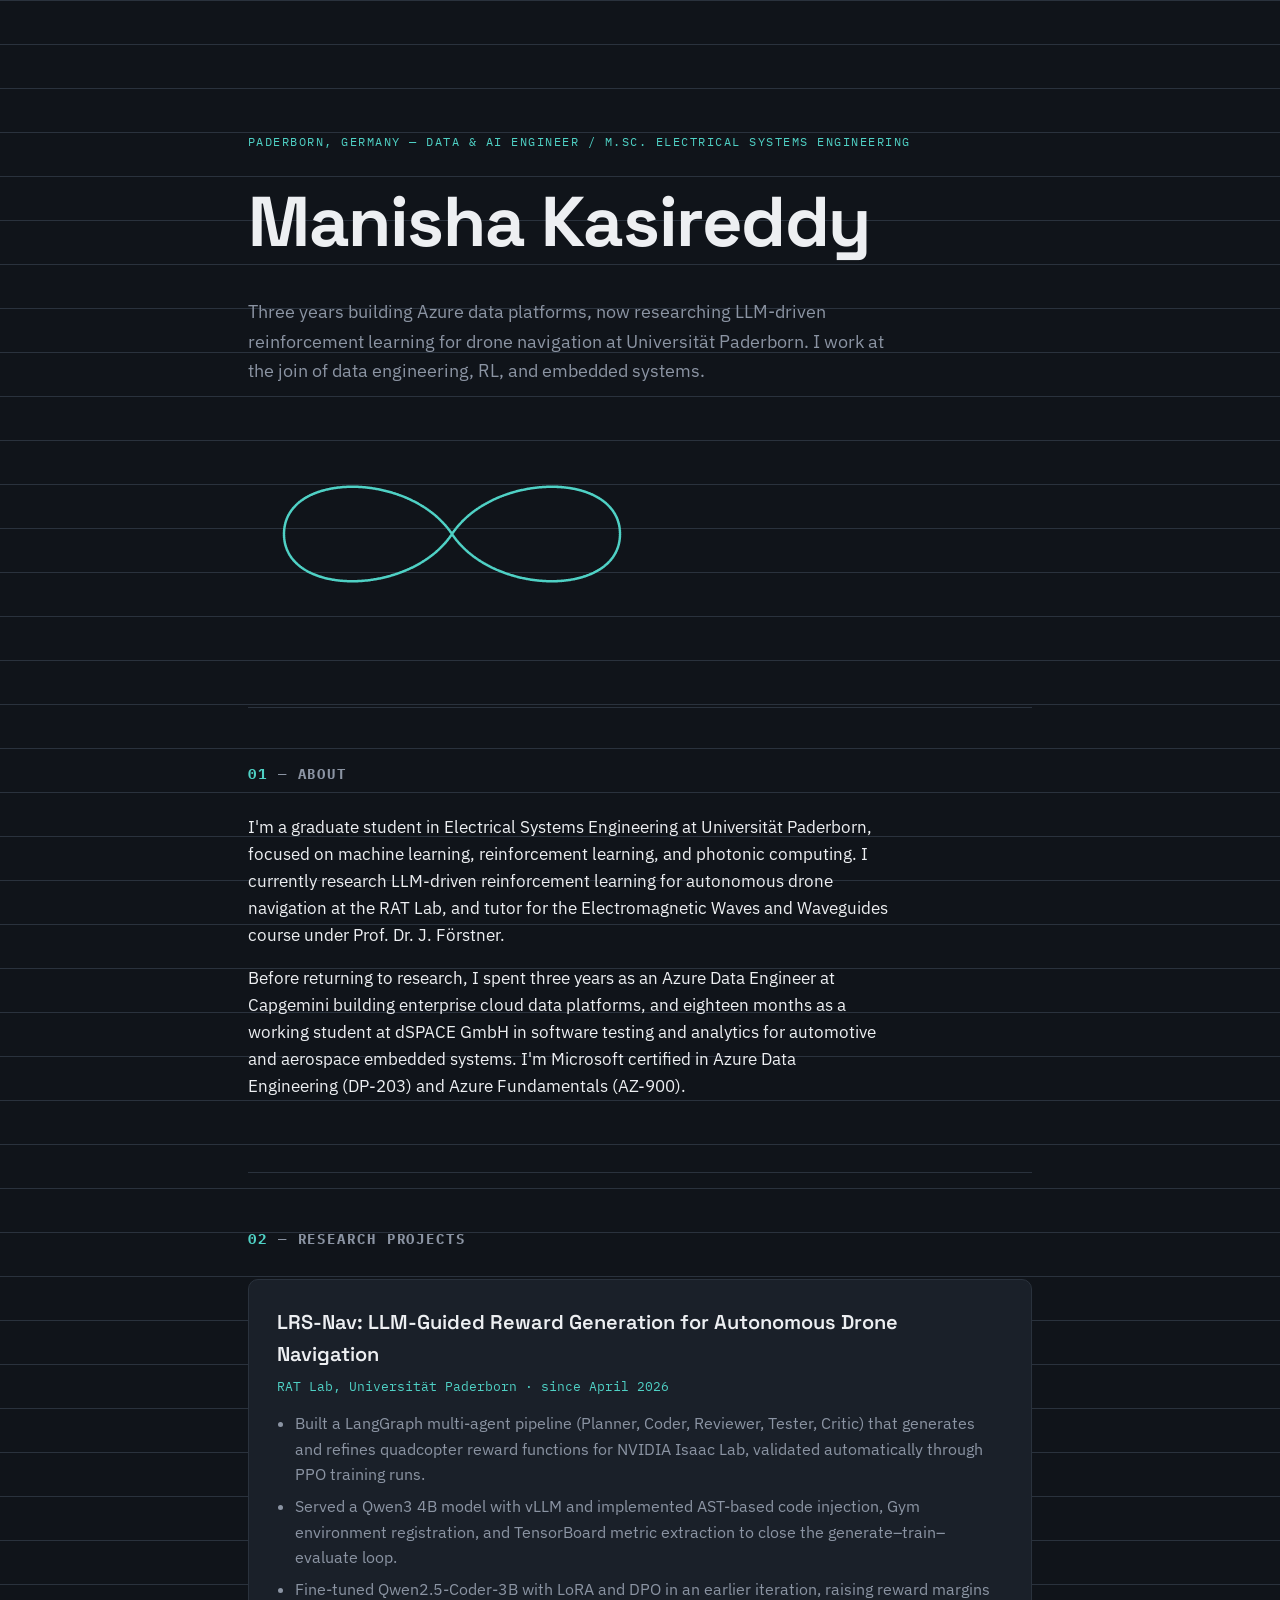
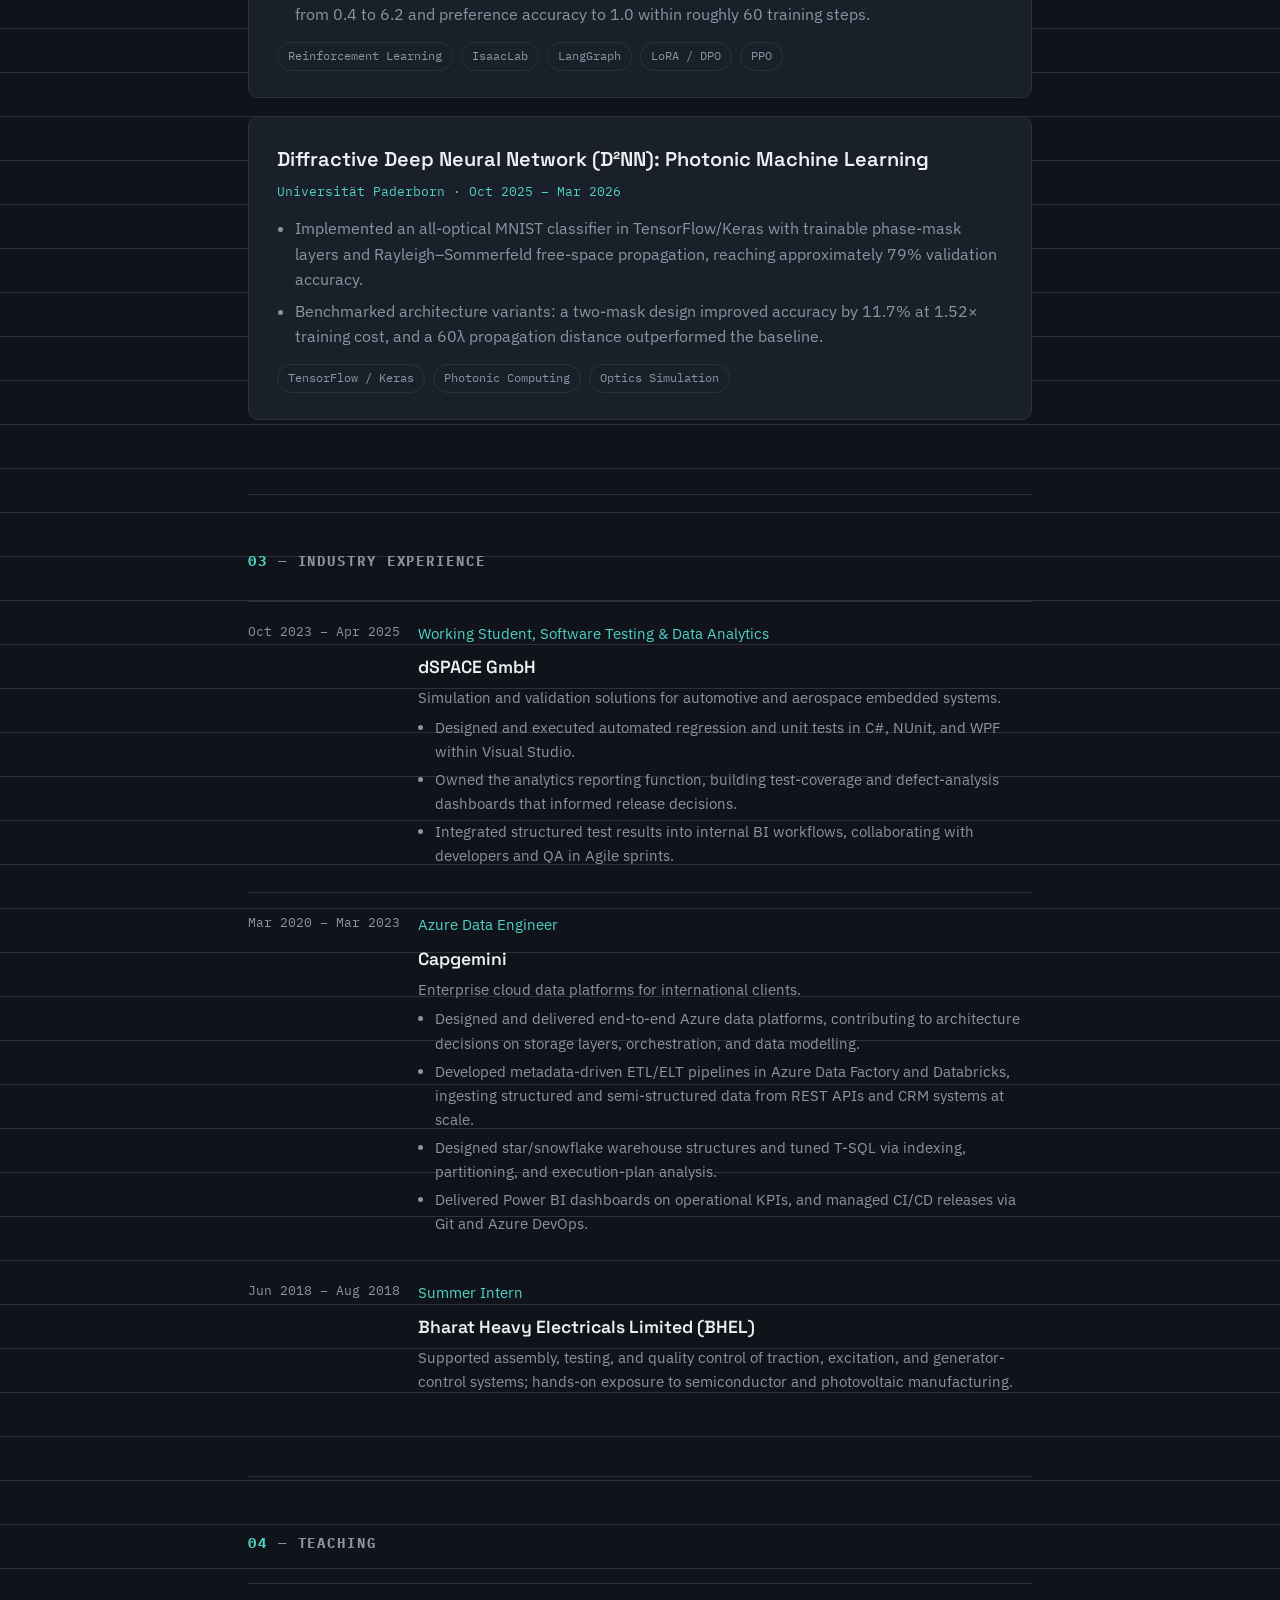
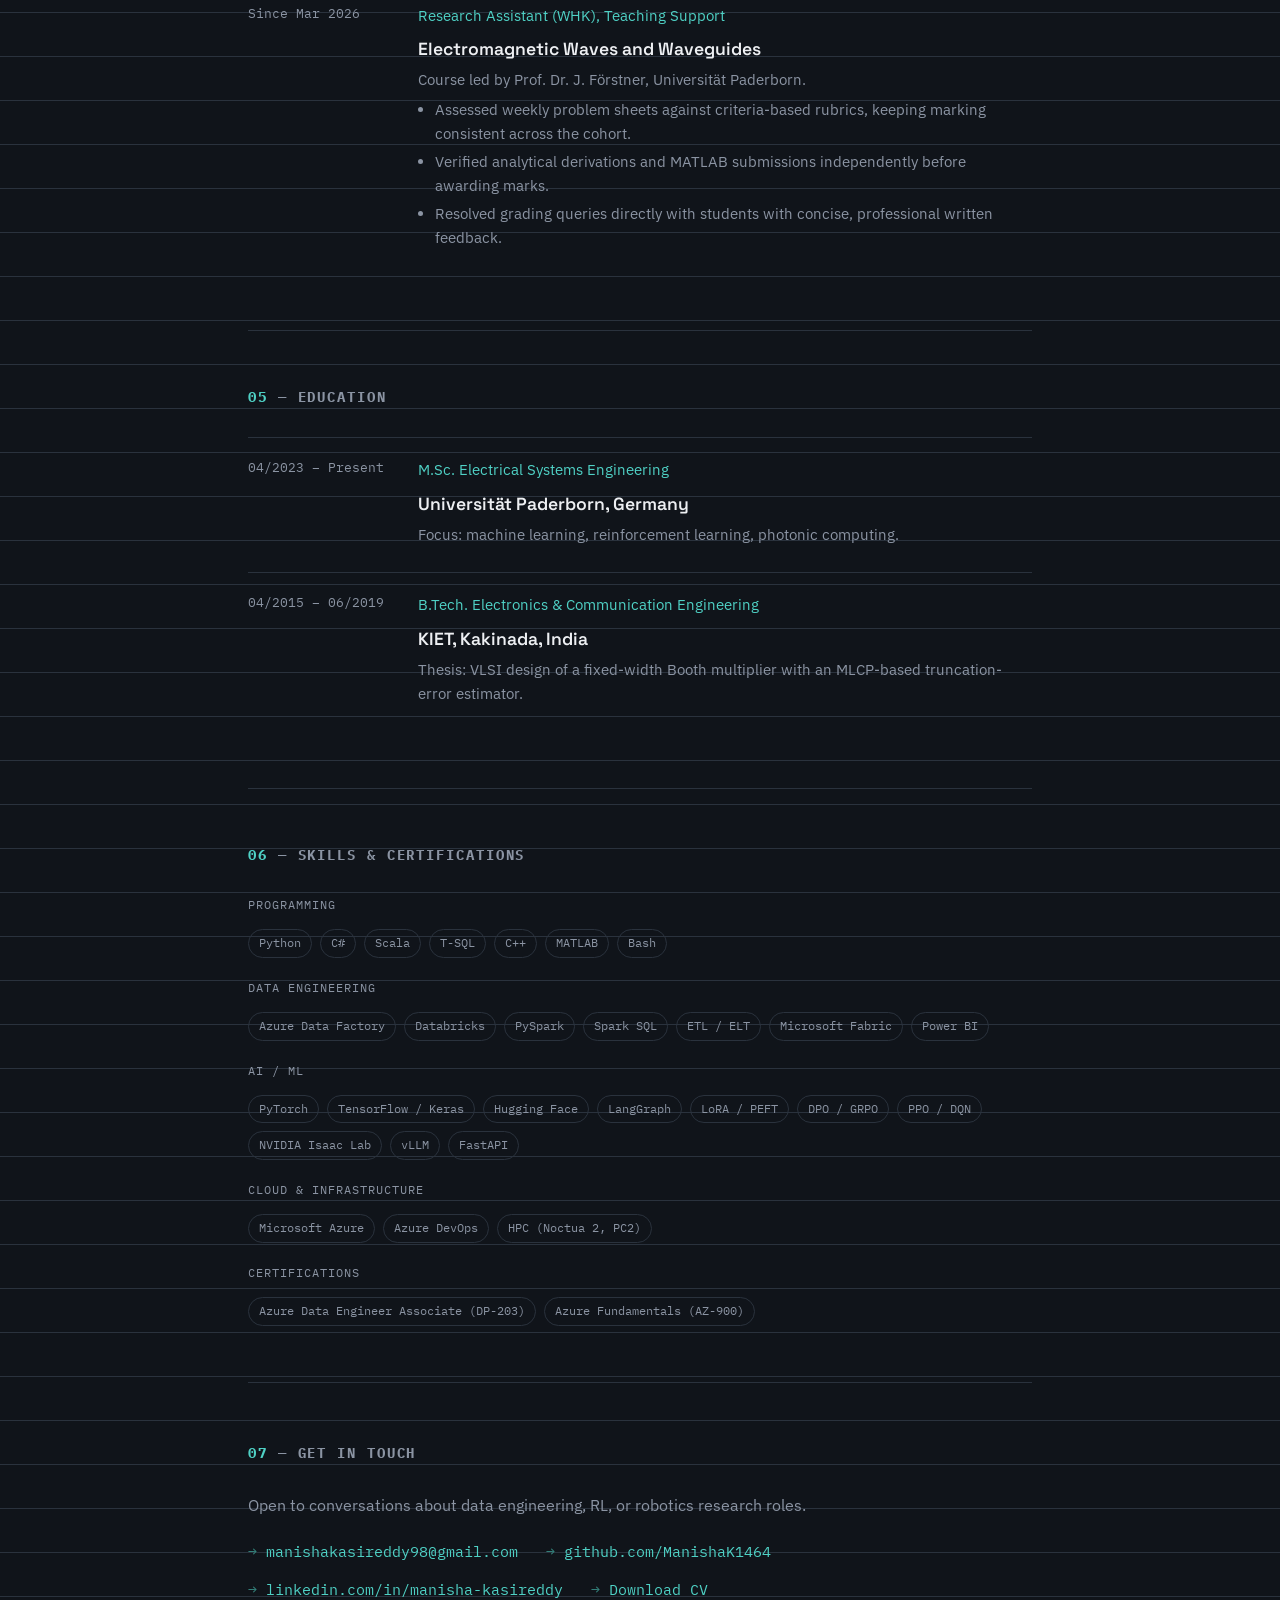
==== index.html @ e816879a "Add portfolio site" ====
<!DOCTYPE html>
<html lang="en">
<head>
<meta charset="UTF-8">
<meta name="viewport" content="width=device-width, initial-scale=1.0">
<title>Manisha Kasireddy — Data &amp; AI Engineer / RL &amp; Robotics Research</title>
<link rel="preconnect" href="https://fonts.googleapis.com">
<link rel="preconnect" href="https://fonts.gstatic.com" crossorigin>
<link href="https://fonts.googleapis.com/css2?family=Space+Grotesk:wght@400;500;600;700&family=IBM+Plex+Sans:wght@400;500;600&family=IBM+Plex+Mono:wght@400;500&display=swap" rel="stylesheet">
<style>
  :root{
    --bg: #10141A;
    --panel: #1A2029;
    --border: #2A323D;
    --text: #EDEFF2;
    --muted: #8B94A3;
    --accent: #4FD1C5;
    --accent-dim: #33807A;
    --warn: #E8A33D;

    --font-display: 'Space Grotesk', sans-serif;
    --font-body: 'IBM Plex Sans', sans-serif;
    --font-mono: 'IBM Plex Mono', monospace;
  }

  *{box-sizing:border-box;}
  html{scroll-behavior:smooth;}

  body{
    margin:0;
    background:
      linear-gradient(var(--border) 1px, transparent 1px) 0 0/100% 44px,
      var(--bg);
    color:var(--text);
    font-family:var(--font-body);
    line-height:1.6;
    -webkit-font-smoothing:antialiased;
  }

  a{color:var(--accent); text-decoration:none;}
  a:hover{text-decoration:underline;}

  :focus-visible{
    outline:2px solid var(--accent);
    outline-offset:3px;
  }

  .wrap{
    max-width:840px;
    margin:0 auto;
    padding:0 28px;
  }

  .eyebrow{
    font-family:var(--font-mono);
    font-size:0.78rem;
    letter-spacing:0.12em;
    text-transform:uppercase;
    color:var(--accent);
  }

  /* ---------- HERO ---------- */
  header.hero{
    padding:120px 0 60px;
    position:relative;
  }

  h1.name{
    font-family:var(--font-display);
    font-weight:700;
    font-size:clamp(2.6rem, 7vw, 4.4rem);
    margin:14px 0 18px;
    letter-spacing:-0.02em;
  }

  p.tagline{
    font-size:1.15rem;
    color:var(--muted);
    max-width:58ch;
    margin:0 0 44px;
  }

  .lemniscate{
    width:100%;
    max-width:420px;
    height:auto;
    display:block;
    margin:0 0 8px -6px;
  }

  .lemniscate path{
    fill:none;
    stroke:var(--accent);
    stroke-width:2.4;
    stroke-linecap:round;
    pathLength:1;
    stroke-dasharray:1;
    stroke-dashoffset:1;
    animation:draw 2.2s ease-out forwards 0.2s;
  }

  @keyframes draw{ to{ stroke-dashoffset:0; } }

  @media (prefers-reduced-motion: reduce){
    .lemniscate path{ animation:none; stroke-dashoffset:0; }
    html{ scroll-behavior:auto; }
  }

  /* ---------- SECTIONS ---------- */
  section{
    padding:56px 0;
    border-top:1px solid var(--border);
  }

  .reveal{
    opacity:0;
    transform:translateY(14px);
    transition:opacity 0.6s ease, transform 0.6s ease;
  }
  .reveal.in{
    opacity:1;
    transform:translateY(0);
  }

  h2.section-title{
    font-family:var(--font-mono);
    font-size:0.85rem;
    letter-spacing:0.14em;
    text-transform:uppercase;
    color:var(--muted);
    margin:0 0 28px;
  }

  h2.section-title span{ color:var(--accent); }

  .about p{
    font-size:1.05rem;
    max-width:64ch;
    color:var(--text);
  }

  /* card */
  .card{
    background:var(--panel);
    border:1px solid var(--border);
    border-radius:10px;
    padding:26px 28px;
    margin-bottom:18px;
  }

  .card h3{
    font-family:var(--font-display);
    font-size:1.25rem;
    margin:0 0 6px;
    font-weight:600;
  }

  .card .meta{
    font-family:var(--font-mono);
    font-size:0.82rem;
    color:var(--accent);
    margin-bottom:14px;
    display:block;
  }

  .card p{ margin:0 0 10px; color:var(--muted); }
  .card p:last-child{ margin-bottom:0; }
  .card ul{ margin:0 0 10px; padding-left:1.1em; color:var(--muted);}
  .card li{ margin-bottom:6px; }
  .card li:last-child{ margin-bottom:0; }

  .tag-row{
    display:flex;
    flex-wrap:wrap;
    gap:8px;
    margin-top:14px;
  }

  .tag{
    font-family:var(--font-mono);
    font-size:0.74rem;
    padding:4px 10px;
    border:1px solid var(--border);
    border-radius:100px;
    color:var(--muted);
  }

  /* timeline for industry/teaching/education */
  .timeline-item{
    display:grid;
    grid-template-columns:150px 1fr;
    gap:20px;
    padding:20px 0;
    border-top:1px solid var(--border);
  }
  .timeline-item:first-child{ border-top:none; }

  .timeline-date{
    font-family:var(--font-mono);
    font-size:0.8rem;
    color:var(--muted);
    white-space:nowrap;
  }

  .timeline-item h3{
    font-family:var(--font-display);
    font-size:1.1rem;
    margin:0 0 4px;
    font-weight:600;
  }
  .timeline-item .role{ color:var(--accent); font-size:0.92rem; margin-bottom:8px; display:block;}
  .timeline-item p{ color:var(--muted); margin:0 0 6px; font-size:0.96rem;}
  .timeline-item ul{ margin:6px 0 0; padding-left:1.1em; color:var(--muted); font-size:0.94rem;}
  .timeline-item li{ margin-bottom:4px; }

  @media (max-width:560px){
    .timeline-item{ grid-template-columns:1fr; gap:4px; }
  }

  /* skills groups */
  .skill-group{ margin-bottom:20px; }
  .skill-group:last-child{ margin-bottom:0; }
  .skill-group .label{
    font-family:var(--font-mono);
    font-size:0.78rem;
    color:var(--muted);
    text-transform:uppercase;
    letter-spacing:0.08em;
    margin-bottom:10px;
    display:block;
  }

  /* ---------- CONTACT / FOOTER ---------- */
  footer{
    padding:60px 0 90px;
    border-top:1px solid var(--border);
  }

  .contact-links{
    display:flex;
    flex-wrap:wrap;
    gap:14px 28px;
    margin-top:20px;
    font-family:var(--font-mono);
    font-size:0.95rem;
  }

  .contact-links a::before{
    content:"→ ";
    color:var(--accent-dim);
  }
</style>
</head>
<body>

<div class="wrap">

  <header class="hero">
    <p class="eyebrow">Paderborn, Germany — Data &amp; AI Engineer / M.Sc. Electrical Systems Engineering</p>
    <h1 class="name">Manisha Kasireddy</h1>
    <p class="tagline">
      Three years building Azure data platforms, now researching LLM-driven reinforcement learning for drone navigation at Universität Paderborn. I work at the join of data engineering, RL, and embedded systems.
    </p>

    <svg class="lemniscate" viewBox="0 0 400 200" aria-hidden="true">
      <path d="M200,100 C160,40 40,40 40,100 C40,160 160,160 200,100 C240,40 360,40 360,100 C360,160 240,160 200,100 Z"/>
    </svg>
  </header>

  <section id="about" class="reveal">
    <h2 class="section-title"><span>01</span> — About</h2>
    <div class="about">
      <p>
        I'm a graduate student in Electrical Systems Engineering at Universität Paderborn, focused on machine learning, reinforcement learning, and photonic computing. I currently research LLM-driven reinforcement learning for autonomous drone navigation at the RAT Lab, and tutor for the Electromagnetic Waves and Waveguides course under Prof. Dr. J. Förstner.
      </p>
      <p>
        Before returning to research, I spent three years as an Azure Data Engineer at Capgemini building enterprise cloud data platforms, and eighteen months as a working student at dSPACE GmbH in software testing and analytics for automotive and aerospace embedded systems. I'm Microsoft certified in Azure Data Engineering (DP-203) and Azure Fundamentals (AZ-900).
      </p>
    </div>
  </section>

  <section id="research" class="reveal">
    <h2 class="section-title"><span>02</span> — Research Projects</h2>

    <div class="card">
      <h3>LRS-Nav: LLM-Guided Reward Generation for Autonomous Drone Navigation</h3>
      <span class="meta">RAT Lab, Universität Paderborn · since April 2026</span>
      <ul>
        <li>Built a LangGraph multi-agent pipeline (Planner, Coder, Reviewer, Tester, Critic) that generates and refines quadcopter reward functions for NVIDIA Isaac Lab, validated automatically through PPO training runs.</li>
        <li>Served a Qwen3 4B model with vLLM and implemented AST-based code injection, Gym environment registration, and TensorBoard metric extraction to close the generate–train–evaluate loop.</li>
        <li>Fine-tuned Qwen2.5-Coder-3B with LoRA and DPO in an earlier iteration, raising reward margins from 0.4 to 6.2 and preference accuracy to 1.0 within roughly 60 training steps.</li>
      </ul>
      <div class="tag-row">
        <span class="tag">Reinforcement Learning</span>
        <span class="tag">IsaacLab</span>
        <span class="tag">LangGraph</span>
        <span class="tag">LoRA / DPO</span>
        <span class="tag">PPO</span>
      </div>
    </div>

    <div class="card">
      <h3>Diffractive Deep Neural Network (D²NN): Photonic Machine Learning</h3>
      <span class="meta">Universität Paderborn · Oct 2025 – Mar 2026</span>
      <ul>
        <li>Implemented an all-optical MNIST classifier in TensorFlow/Keras with trainable phase-mask layers and Rayleigh–Sommerfeld free-space propagation, reaching approximately 79% validation accuracy.</li>
        <li>Benchmarked architecture variants: a two-mask design improved accuracy by 11.7% at 1.52× training cost, and a 60λ propagation distance outperformed the baseline.</li>
      </ul>
      <div class="tag-row">
        <span class="tag">TensorFlow / Keras</span>
        <span class="tag">Photonic Computing</span>
        <span class="tag">Optics Simulation</span>
      </div>
    </div>
  </section>

  <section id="experience" class="reveal">
    <h2 class="section-title"><span>03</span> — Industry Experience</h2>

    <div class="timeline-item">
      <div class="timeline-date">Oct 2023 – Apr 2025</div>
      <div>
        <span class="role">Working Student, Software Testing &amp; Data Analytics</span>
        <h3>dSPACE GmbH</h3>
        <p>Simulation and validation solutions for automotive and aerospace embedded systems.</p>
        <ul>
          <li>Designed and executed automated regression and unit tests in C#, NUnit, and WPF within Visual Studio.</li>
          <li>Owned the analytics reporting function, building test-coverage and defect-analysis dashboards that informed release decisions.</li>
          <li>Integrated structured test results into internal BI workflows, collaborating with developers and QA in Agile sprints.</li>
        </ul>
      </div>
    </div>

    <div class="timeline-item">
      <div class="timeline-date">Mar 2020 – Mar 2023</div>
      <div>
        <span class="role">Azure Data Engineer</span>
        <h3>Capgemini</h3>
        <p>Enterprise cloud data platforms for international clients.</p>
        <ul>
          <li>Designed and delivered end-to-end Azure data platforms, contributing to architecture decisions on storage layers, orchestration, and data modelling.</li>
          <li>Developed metadata-driven ETL/ELT pipelines in Azure Data Factory and Databricks, ingesting structured and semi-structured data from REST APIs and CRM systems at scale.</li>
          <li>Designed star/snowflake warehouse structures and tuned T-SQL via indexing, partitioning, and execution-plan analysis.</li>
          <li>Delivered Power BI dashboards on operational KPIs, and managed CI/CD releases via Git and Azure DevOps.</li>
        </ul>
      </div>
    </div>

    <div class="timeline-item">
      <div class="timeline-date">Jun 2018 – Aug 2018</div>
      <div>
        <span class="role">Summer Intern</span>
        <h3>Bharat Heavy Electricals Limited (BHEL)</h3>
        <p>Supported assembly, testing, and quality control of traction, excitation, and generator-control systems; hands-on exposure to semiconductor and photovoltaic manufacturing.</p>
      </div>
    </div>
  </section>

  <section id="teaching" class="reveal">
    <h2 class="section-title"><span>04</span> — Teaching</h2>
    <div class="timeline-item">
      <div class="timeline-date">Since Mar 2026</div>
      <div>
        <span class="role">Research Assistant (WHK), Teaching Support</span>
        <h3>Electromagnetic Waves and Waveguides</h3>
        <p>Course led by Prof. Dr. J. Förstner, Universität Paderborn.</p>
        <ul>
          <li>Assessed weekly problem sheets against criteria-based rubrics, keeping marking consistent across the cohort.</li>
          <li>Verified analytical derivations and MATLAB submissions independently before awarding marks.</li>
          <li>Resolved grading queries directly with students with concise, professional written feedback.</li>
        </ul>
      </div>
    </div>
  </section>

  <section id="education" class="reveal">
    <h2 class="section-title"><span>05</span> — Education</h2>

    <div class="timeline-item">
      <div class="timeline-date">04/2023 – Present</div>
      <div>
        <span class="role">M.Sc. Electrical Systems Engineering</span>
        <h3>Universität Paderborn, Germany</h3>
        <p>Focus: machine learning, reinforcement learning, photonic computing.</p>
      </div>
    </div>

    <div class="timeline-item">
      <div class="timeline-date">04/2015 – 06/2019</div>
      <div>
        <span class="role">B.Tech. Electronics &amp; Communication Engineering</span>
        <h3>KIET, Kakinada, India</h3>
        <p>Thesis: VLSI design of a fixed-width Booth multiplier with an MLCP-based truncation-error estimator.</p>
      </div>
    </div>
  </section>

  <section id="skills" class="reveal">
    <h2 class="section-title"><span>06</span> — Skills &amp; Certifications</h2>

    <div class="skill-group">
      <span class="label">Programming</span>
      <div class="tag-row">
        <span class="tag">Python</span><span class="tag">C#</span><span class="tag">Scala</span>
        <span class="tag">T-SQL</span><span class="tag">C++</span><span class="tag">MATLAB</span><span class="tag">Bash</span>
      </div>
    </div>

    <div class="skill-group">
      <span class="label">Data Engineering</span>
      <div class="tag-row">
        <span class="tag">Azure Data Factory</span><span class="tag">Databricks</span><span class="tag">PySpark</span>
        <span class="tag">Spark SQL</span><span class="tag">ETL / ELT</span><span class="tag">Microsoft Fabric</span><span class="tag">Power BI</span>
      </div>
    </div>

    <div class="skill-group">
      <span class="label">AI / ML</span>
      <div class="tag-row">
        <span class="tag">PyTorch</span><span class="tag">TensorFlow / Keras</span><span class="tag">Hugging Face</span>
        <span class="tag">LangGraph</span><span class="tag">LoRA / PEFT</span><span class="tag">DPO / GRPO</span>
        <span class="tag">PPO / DQN</span><span class="tag">NVIDIA Isaac Lab</span><span class="tag">vLLM</span><span class="tag">FastAPI</span>
      </div>
    </div>

    <div class="skill-group">
      <span class="label">Cloud &amp; Infrastructure</span>
      <div class="tag-row">
        <span class="tag">Microsoft Azure</span><span class="tag">Azure DevOps</span><span class="tag">HPC (Noctua 2, PC2)</span>
      </div>
    </div>

    <div class="skill-group">
      <span class="label">Certifications</span>
      <div class="tag-row">
        <span class="tag">Azure Data Engineer Associate (DP-203)</span><span class="tag">Azure Fundamentals (AZ-900)</span>
      </div>
    </div>
  </section>

  <footer class="reveal">
    <h2 class="section-title"><span>07</span> — Get in touch</h2>
    <p style="color:var(--muted); max-width:56ch;">
      Open to conversations about data engineering, RL, or robotics research roles.
    </p>
    <div class="contact-links">
      <a href="mailto:manishakasireddy98@gmail.com">manishakasireddy98@gmail.com</a>
      <a href="https://github.com/ManishaK1464">github.com/ManishaK1464</a>
      <a href="https://www.linkedin.com/in/manisha-kasireddy/">linkedin.com/in/manisha-kasireddy</a>
      <a href="Manisha_Kasireddy_Resume.pdf">Download CV</a>
    </div>
  </footer>

</div>

<script>
  const prefersReduced = window.matchMedia('(prefers-reduced-motion: reduce)').matches;
  const reveals = document.querySelectorAll('.reveal');

  if (prefersReduced) {
    reveals.forEach(el => el.classList.add('in'));
  } else {
    const observer = new IntersectionObserver((entries) => {
      entries.forEach(entry => {
        if (entry.isIntersecting) {
          entry.target.classList.add('in');
          observer.unobserve(entry.target);
        }
      });
    }, { threshold: 0.12 });

    reveals.forEach(el => observer.observe(el));
  }
</script>

</body>
</html>
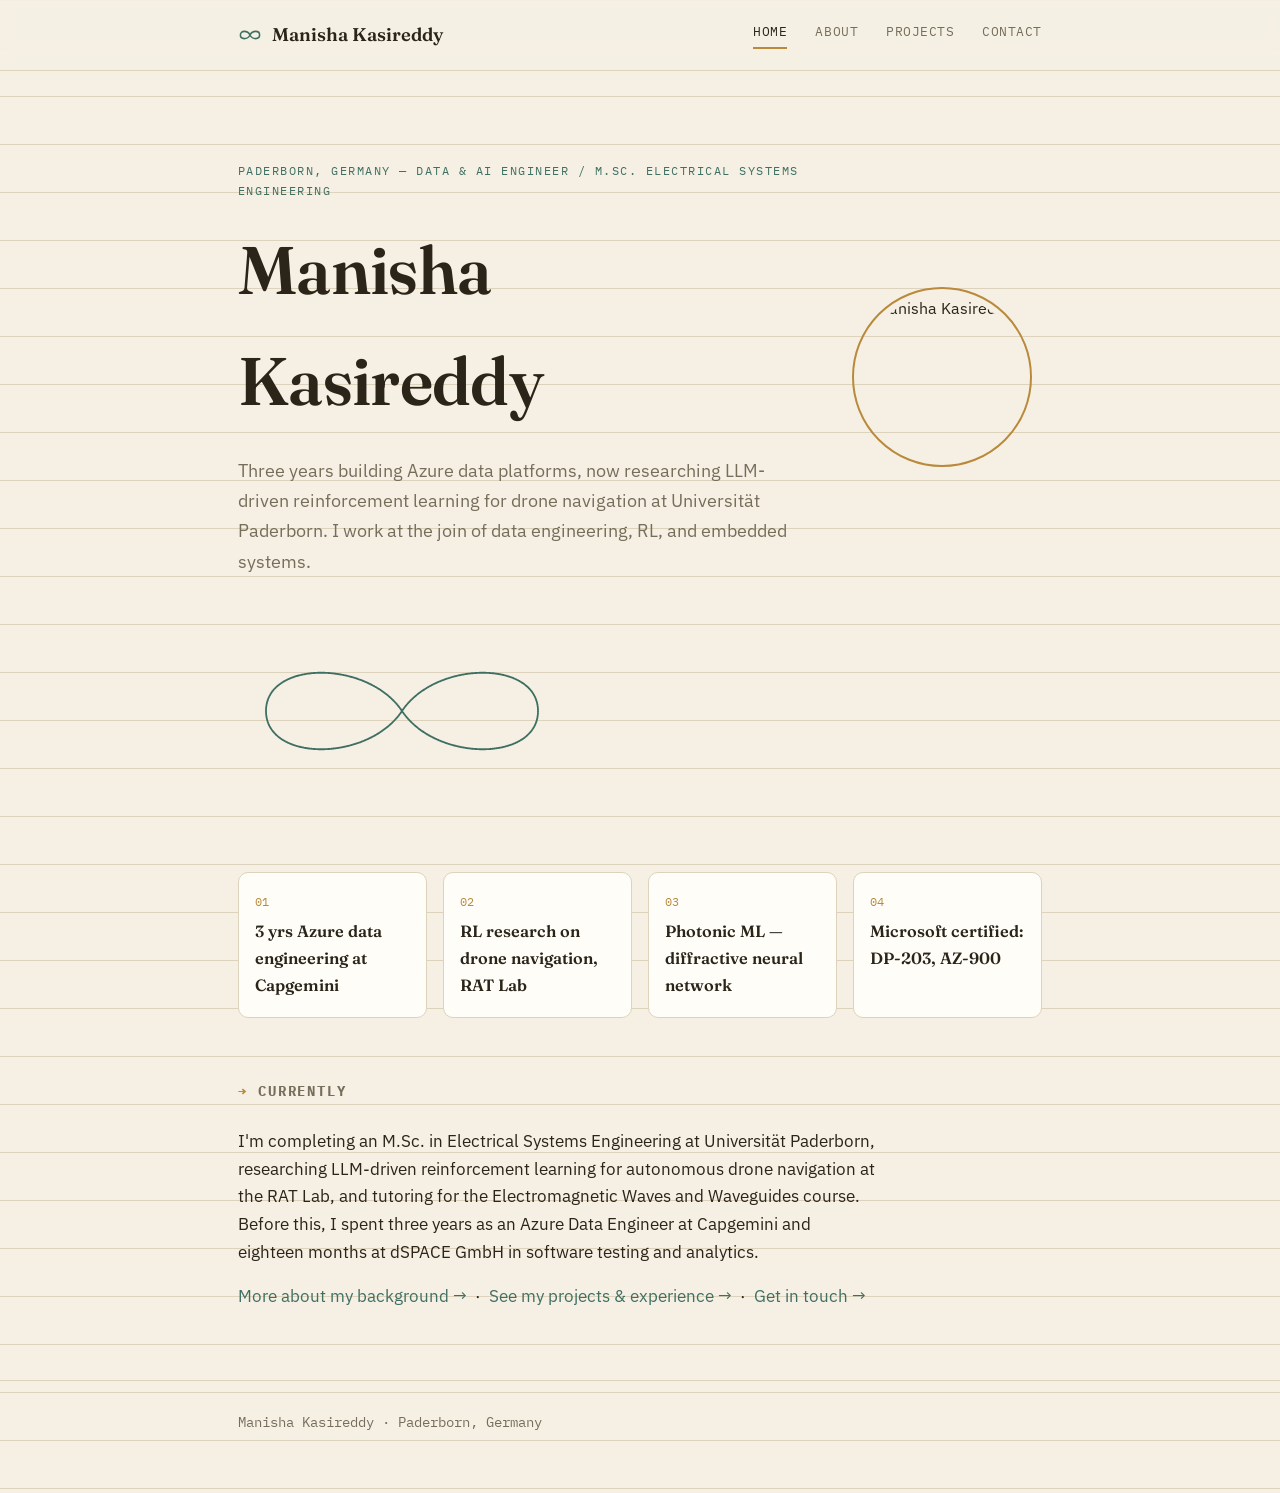
==== commit 75ebb532: "Redesign as multi-page site with warm color theme" ====
--- a/index.html
+++ b/index.html
@@ -6,472 +6,88 @@
 <title>Manisha Kasireddy — Data &amp; AI Engineer / RL &amp; Robotics Research</title>
 <link rel="preconnect" href="https://fonts.googleapis.com">
 <link rel="preconnect" href="https://fonts.gstatic.com" crossorigin>
-<link href="https://fonts.googleapis.com/css2?family=Space+Grotesk:wght@400;500;600;700&family=IBM+Plex+Sans:wght@400;500;600&family=IBM+Plex+Mono:wght@400;500&display=swap" rel="stylesheet">
-<style>
-  :root{
-    --bg: #10141A;
-    --panel: #1A2029;
-    --border: #2A323D;
-    --text: #EDEFF2;
-    --muted: #8B94A3;
-    --accent: #4FD1C5;
-    --accent-dim: #33807A;
-    --warn: #E8A33D;
-
-    --font-display: 'Space Grotesk', sans-serif;
-    --font-body: 'IBM Plex Sans', sans-serif;
-    --font-mono: 'IBM Plex Mono', monospace;
-  }
-
-  *{box-sizing:border-box;}
-  html{scroll-behavior:smooth;}
-
-  body{
-    margin:0;
-    background:
-      linear-gradient(var(--border) 1px, transparent 1px) 0 0/100% 44px,
-      var(--bg);
-    color:var(--text);
-    font-family:var(--font-body);
-    line-height:1.6;
-    -webkit-font-smoothing:antialiased;
-  }
-
-  a{color:var(--accent); text-decoration:none;}
-  a:hover{text-decoration:underline;}
-
-  :focus-visible{
-    outline:2px solid var(--accent);
-    outline-offset:3px;
-  }
-
-  .wrap{
-    max-width:840px;
-    margin:0 auto;
-    padding:0 28px;
-  }
-
-  .eyebrow{
-    font-family:var(--font-mono);
-    font-size:0.78rem;
-    letter-spacing:0.12em;
-    text-transform:uppercase;
-    color:var(--accent);
-  }
-
-  /* ---------- HERO ---------- */
-  header.hero{
-    padding:120px 0 60px;
-    position:relative;
-  }
-
-  h1.name{
-    font-family:var(--font-display);
-    font-weight:700;
-    font-size:clamp(2.6rem, 7vw, 4.4rem);
-    margin:14px 0 18px;
-    letter-spacing:-0.02em;
-  }
-
-  p.tagline{
-    font-size:1.15rem;
-    color:var(--muted);
-    max-width:58ch;
-    margin:0 0 44px;
-  }
-
-  .lemniscate{
-    width:100%;
-    max-width:420px;
-    height:auto;
-    display:block;
-    margin:0 0 8px -6px;
-  }
-
-  .lemniscate path{
-    fill:none;
-    stroke:var(--accent);
-    stroke-width:2.4;
-    stroke-linecap:round;
-    pathLength:1;
-    stroke-dasharray:1;
-    stroke-dashoffset:1;
-    animation:draw 2.2s ease-out forwards 0.2s;
-  }
-
-  @keyframes draw{ to{ stroke-dashoffset:0; } }
-
-  @media (prefers-reduced-motion: reduce){
-    .lemniscate path{ animation:none; stroke-dashoffset:0; }
-    html{ scroll-behavior:auto; }
-  }
-
-  /* ---------- SECTIONS ---------- */
-  section{
-    padding:56px 0;
-    border-top:1px solid var(--border);
-  }
-
-  .reveal{
-    opacity:0;
-    transform:translateY(14px);
-    transition:opacity 0.6s ease, transform 0.6s ease;
-  }
-  .reveal.in{
-    opacity:1;
-    transform:translateY(0);
-  }
-
-  h2.section-title{
-    font-family:var(--font-mono);
-    font-size:0.85rem;
-    letter-spacing:0.14em;
-    text-transform:uppercase;
-    color:var(--muted);
-    margin:0 0 28px;
-  }
-
-  h2.section-title span{ color:var(--accent); }
-
-  .about p{
-    font-size:1.05rem;
-    max-width:64ch;
-    color:var(--text);
-  }
-
-  /* card */
-  .card{
-    background:var(--panel);
-    border:1px solid var(--border);
-    border-radius:10px;
-    padding:26px 28px;
-    margin-bottom:18px;
-  }
-
-  .card h3{
-    font-family:var(--font-display);
-    font-size:1.25rem;
-    margin:0 0 6px;
-    font-weight:600;
-  }
-
-  .card .meta{
-    font-family:var(--font-mono);
-    font-size:0.82rem;
-    color:var(--accent);
-    margin-bottom:14px;
-    display:block;
-  }
-
-  .card p{ margin:0 0 10px; color:var(--muted); }
-  .card p:last-child{ margin-bottom:0; }
-  .card ul{ margin:0 0 10px; padding-left:1.1em; color:var(--muted);}
-  .card li{ margin-bottom:6px; }
-  .card li:last-child{ margin-bottom:0; }
-
-  .tag-row{
-    display:flex;
-    flex-wrap:wrap;
-    gap:8px;
-    margin-top:14px;
-  }
-
-  .tag{
-    font-family:var(--font-mono);
-    font-size:0.74rem;
-    padding:4px 10px;
-    border:1px solid var(--border);
-    border-radius:100px;
-    color:var(--muted);
-  }
-
-  /* timeline for industry/teaching/education */
-  .timeline-item{
-    display:grid;
-    grid-template-columns:150px 1fr;
-    gap:20px;
-    padding:20px 0;
-    border-top:1px solid var(--border);
-  }
-  .timeline-item:first-child{ border-top:none; }
-
-  .timeline-date{
-    font-family:var(--font-mono);
-    font-size:0.8rem;
-    color:var(--muted);
-    white-space:nowrap;
-  }
-
-  .timeline-item h3{
-    font-family:var(--font-display);
-    font-size:1.1rem;
-    margin:0 0 4px;
-    font-weight:600;
-  }
-  .timeline-item .role{ color:var(--accent); font-size:0.92rem; margin-bottom:8px; display:block;}
-  .timeline-item p{ color:var(--muted); margin:0 0 6px; font-size:0.96rem;}
-  .timeline-item ul{ margin:6px 0 0; padding-left:1.1em; color:var(--muted); font-size:0.94rem;}
-  .timeline-item li{ margin-bottom:4px; }
-
-  @media (max-width:560px){
-    .timeline-item{ grid-template-columns:1fr; gap:4px; }
-  }
-
-  /* skills groups */
-  .skill-group{ margin-bottom:20px; }
-  .skill-group:last-child{ margin-bottom:0; }
-  .skill-group .label{
-    font-family:var(--font-mono);
-    font-size:0.78rem;
-    color:var(--muted);
-    text-transform:uppercase;
-    letter-spacing:0.08em;
-    margin-bottom:10px;
-    display:block;
-  }
-
-  /* ---------- CONTACT / FOOTER ---------- */
-  footer{
-    padding:60px 0 90px;
-    border-top:1px solid var(--border);
-  }
-
-  .contact-links{
-    display:flex;
-    flex-wrap:wrap;
-    gap:14px 28px;
-    margin-top:20px;
-    font-family:var(--font-mono);
-    font-size:0.95rem;
-  }
-
-  .contact-links a::before{
-    content:"→ ";
-    color:var(--accent-dim);
-  }
-</style>
+<link href="https://fonts.googleapis.com/css2?family=Fraunces:opsz,wght@9..144,500;9..144,600&family=IBM+Plex+Sans:wght@400;500;600&family=IBM+Plex+Mono:wght@400;500&display=swap" rel="stylesheet">
+<link rel="stylesheet" href="style.css">
 </head>
 <body>
+
+<nav class="site-nav">
+  <div class="wrap">
+    <a class="brand" href="index.html">
+      <svg class="mark" viewBox="0 0 40 20" aria-hidden="true"><path d="M20,10 C16,2 4,2 4,10 C4,18 16,18 20,10 C24,2 36,2 36,10 C36,18 24,18 20,10 Z"/></svg>
+      Manisha Kasireddy
+    </a>
+    <div class="nav-links">
+      <a href="index.html" class="active">Home</a>
+      <a href="about.html">About</a>
+      <a href="projects.html">Projects</a>
+      <a href="contact.html">Contact</a>
+    </div>
+  </div>
+</nav>
 
 <div class="wrap">
 
   <header class="hero">
-    <p class="eyebrow">Paderborn, Germany — Data &amp; AI Engineer / M.Sc. Electrical Systems Engineering</p>
-    <h1 class="name">Manisha Kasireddy</h1>
-    <p class="tagline">
-      Three years building Azure data platforms, now researching LLM-driven reinforcement learning for drone navigation at Universität Paderborn. I work at the join of data engineering, RL, and embedded systems.
-    </p>
+    <div class="hero-grid">
+      <div>
+        <p class="eyebrow">Paderborn, Germany — Data &amp; AI Engineer / M.Sc. Electrical Systems Engineering</p>
+        <h1 class="name">Manisha Kasireddy</h1>
+        <p class="tagline">
+          Three years building Azure data platforms, now researching LLM-driven reinforcement learning for drone navigation at Universität Paderborn. I work at the join of data engineering, RL, and embedded systems.
+        </p>
+      </div>
+      <div class="portrait-wrap">
+        <img id="portrait-img" src="photo.jpg" alt="Manisha Kasireddy">
+      </div>
+    </div>
 
     <svg class="lemniscate" viewBox="0 0 400 200" aria-hidden="true">
       <path d="M200,100 C160,40 40,40 40,100 C40,160 160,160 200,100 C240,40 360,40 360,100 C360,160 240,160 200,100 Z"/>
     </svg>
   </header>
 
-  <section id="about" class="reveal">
-    <h2 class="section-title"><span>01</span> — About</h2>
+  <div class="highlight-strip reveal">
+    <div class="highlight">
+      <span class="num">01</span>
+      <span class="label">3 yrs Azure data engineering at Capgemini</span>
+    </div>
+    <div class="highlight">
+      <span class="num">02</span>
+      <span class="label">RL research on drone navigation, RAT Lab</span>
+    </div>
+    <div class="highlight">
+      <span class="num">03</span>
+      <span class="label">Photonic ML — diffractive neural network</span>
+    </div>
+    <div class="highlight">
+      <span class="num">04</span>
+      <span class="label">Microsoft certified: DP-203, AZ-900</span>
+    </div>
+  </div>
+
+  <section class="reveal">
+    <h2 class="section-title"><span>→</span> Currently</h2>
     <div class="about">
       <p>
-        I'm a graduate student in Electrical Systems Engineering at Universität Paderborn, focused on machine learning, reinforcement learning, and photonic computing. I currently research LLM-driven reinforcement learning for autonomous drone navigation at the RAT Lab, and tutor for the Electromagnetic Waves and Waveguides course under Prof. Dr. J. Förstner.
+        I'm completing an M.Sc. in Electrical Systems Engineering at Universität Paderborn, researching LLM-driven reinforcement learning for autonomous drone navigation at the RAT Lab, and tutoring for the Electromagnetic Waves and Waveguides course. Before this, I spent three years as an Azure Data Engineer at Capgemini and eighteen months at dSPACE GmbH in software testing and analytics.
       </p>
       <p>
-        Before returning to research, I spent three years as an Azure Data Engineer at Capgemini building enterprise cloud data platforms, and eighteen months as a working student at dSPACE GmbH in software testing and analytics for automotive and aerospace embedded systems. I'm Microsoft certified in Azure Data Engineering (DP-203) and Azure Fundamentals (AZ-900).
+        <a href="about.html">More about my background →</a> &nbsp;·&nbsp;
+        <a href="projects.html">See my projects &amp; experience →</a> &nbsp;·&nbsp;
+        <a href="contact.html">Get in touch →</a>
       </p>
     </div>
   </section>
 
-  <section id="research" class="reveal">
-    <h2 class="section-title"><span>02</span> — Research Projects</h2>
-
-    <div class="card">
-      <h3>LRS-Nav: LLM-Guided Reward Generation for Autonomous Drone Navigation</h3>
-      <span class="meta">RAT Lab, Universität Paderborn · since April 2026</span>
-      <ul>
-        <li>Built a LangGraph multi-agent pipeline (Planner, Coder, Reviewer, Tester, Critic) that generates and refines quadcopter reward functions for NVIDIA Isaac Lab, validated automatically through PPO training runs.</li>
-        <li>Served a Qwen3 4B model with vLLM and implemented AST-based code injection, Gym environment registration, and TensorBoard metric extraction to close the generate–train–evaluate loop.</li>
-        <li>Fine-tuned Qwen2.5-Coder-3B with LoRA and DPO in an earlier iteration, raising reward margins from 0.4 to 6.2 and preference accuracy to 1.0 within roughly 60 training steps.</li>
-      </ul>
-      <div class="tag-row">
-        <span class="tag">Reinforcement Learning</span>
-        <span class="tag">IsaacLab</span>
-        <span class="tag">LangGraph</span>
-        <span class="tag">LoRA / DPO</span>
-        <span class="tag">PPO</span>
-      </div>
-    </div>
-
-    <div class="card">
-      <h3>Diffractive Deep Neural Network (D²NN): Photonic Machine Learning</h3>
-      <span class="meta">Universität Paderborn · Oct 2025 – Mar 2026</span>
-      <ul>
-        <li>Implemented an all-optical MNIST classifier in TensorFlow/Keras with trainable phase-mask layers and Rayleigh–Sommerfeld free-space propagation, reaching approximately 79% validation accuracy.</li>
-        <li>Benchmarked architecture variants: a two-mask design improved accuracy by 11.7% at 1.52× training cost, and a 60λ propagation distance outperformed the baseline.</li>
-      </ul>
-      <div class="tag-row">
-        <span class="tag">TensorFlow / Keras</span>
-        <span class="tag">Photonic Computing</span>
-        <span class="tag">Optics Simulation</span>
-      </div>
-    </div>
-  </section>
-
-  <section id="experience" class="reveal">
-    <h2 class="section-title"><span>03</span> — Industry Experience</h2>
-
-    <div class="timeline-item">
-      <div class="timeline-date">Oct 2023 – Apr 2025</div>
-      <div>
-        <span class="role">Working Student, Software Testing &amp; Data Analytics</span>
-        <h3>dSPACE GmbH</h3>
-        <p>Simulation and validation solutions for automotive and aerospace embedded systems.</p>
-        <ul>
-          <li>Designed and executed automated regression and unit tests in C#, NUnit, and WPF within Visual Studio.</li>
-          <li>Owned the analytics reporting function, building test-coverage and defect-analysis dashboards that informed release decisions.</li>
-          <li>Integrated structured test results into internal BI workflows, collaborating with developers and QA in Agile sprints.</li>
-        </ul>
-      </div>
-    </div>
-
-    <div class="timeline-item">
-      <div class="timeline-date">Mar 2020 – Mar 2023</div>
-      <div>
-        <span class="role">Azure Data Engineer</span>
-        <h3>Capgemini</h3>
-        <p>Enterprise cloud data platforms for international clients.</p>
-        <ul>
-          <li>Designed and delivered end-to-end Azure data platforms, contributing to architecture decisions on storage layers, orchestration, and data modelling.</li>
-          <li>Developed metadata-driven ETL/ELT pipelines in Azure Data Factory and Databricks, ingesting structured and semi-structured data from REST APIs and CRM systems at scale.</li>
-          <li>Designed star/snowflake warehouse structures and tuned T-SQL via indexing, partitioning, and execution-plan analysis.</li>
-          <li>Delivered Power BI dashboards on operational KPIs, and managed CI/CD releases via Git and Azure DevOps.</li>
-        </ul>
-      </div>
-    </div>
-
-    <div class="timeline-item">
-      <div class="timeline-date">Jun 2018 – Aug 2018</div>
-      <div>
-        <span class="role">Summer Intern</span>
-        <h3>Bharat Heavy Electricals Limited (BHEL)</h3>
-        <p>Supported assembly, testing, and quality control of traction, excitation, and generator-control systems; hands-on exposure to semiconductor and photovoltaic manufacturing.</p>
-      </div>
-    </div>
-  </section>
-
-  <section id="teaching" class="reveal">
-    <h2 class="section-title"><span>04</span> — Teaching</h2>
-    <div class="timeline-item">
-      <div class="timeline-date">Since Mar 2026</div>
-      <div>
-        <span class="role">Research Assistant (WHK), Teaching Support</span>
-        <h3>Electromagnetic Waves and Waveguides</h3>
-        <p>Course led by Prof. Dr. J. Förstner, Universität Paderborn.</p>
-        <ul>
-          <li>Assessed weekly problem sheets against criteria-based rubrics, keeping marking consistent across the cohort.</li>
-          <li>Verified analytical derivations and MATLAB submissions independently before awarding marks.</li>
-          <li>Resolved grading queries directly with students with concise, professional written feedback.</li>
-        </ul>
-      </div>
-    </div>
-  </section>
-
-  <section id="education" class="reveal">
-    <h2 class="section-title"><span>05</span> — Education</h2>
-
-    <div class="timeline-item">
-      <div class="timeline-date">04/2023 – Present</div>
-      <div>
-        <span class="role">M.Sc. Electrical Systems Engineering</span>
-        <h3>Universität Paderborn, Germany</h3>
-        <p>Focus: machine learning, reinforcement learning, photonic computing.</p>
-      </div>
-    </div>
-
-    <div class="timeline-item">
-      <div class="timeline-date">04/2015 – 06/2019</div>
-      <div>
-        <span class="role">B.Tech. Electronics &amp; Communication Engineering</span>
-        <h3>KIET, Kakinada, India</h3>
-        <p>Thesis: VLSI design of a fixed-width Booth multiplier with an MLCP-based truncation-error estimator.</p>
-      </div>
-    </div>
-  </section>
-
-  <section id="skills" class="reveal">
-    <h2 class="section-title"><span>06</span> — Skills &amp; Certifications</h2>
-
-    <div class="skill-group">
-      <span class="label">Programming</span>
-      <div class="tag-row">
-        <span class="tag">Python</span><span class="tag">C#</span><span class="tag">Scala</span>
-        <span class="tag">T-SQL</span><span class="tag">C++</span><span class="tag">MATLAB</span><span class="tag">Bash</span>
-      </div>
-    </div>
-
-    <div class="skill-group">
-      <span class="label">Data Engineering</span>
-      <div class="tag-row">
-        <span class="tag">Azure Data Factory</span><span class="tag">Databricks</span><span class="tag">PySpark</span>
-        <span class="tag">Spark SQL</span><span class="tag">ETL / ELT</span><span class="tag">Microsoft Fabric</span><span class="tag">Power BI</span>
-      </div>
-    </div>
-
-    <div class="skill-group">
-      <span class="label">AI / ML</span>
-      <div class="tag-row">
-        <span class="tag">PyTorch</span><span class="tag">TensorFlow / Keras</span><span class="tag">Hugging Face</span>
-        <span class="tag">LangGraph</span><span class="tag">LoRA / PEFT</span><span class="tag">DPO / GRPO</span>
-        <span class="tag">PPO / DQN</span><span class="tag">NVIDIA Isaac Lab</span><span class="tag">vLLM</span><span class="tag">FastAPI</span>
-      </div>
-    </div>
-
-    <div class="skill-group">
-      <span class="label">Cloud &amp; Infrastructure</span>
-      <div class="tag-row">
-        <span class="tag">Microsoft Azure</span><span class="tag">Azure DevOps</span><span class="tag">HPC (Noctua 2, PC2)</span>
-      </div>
-    </div>
-
-    <div class="skill-group">
-      <span class="label">Certifications</span>
-      <div class="tag-row">
-        <span class="tag">Azure Data Engineer Associate (DP-203)</span><span class="tag">Azure Fundamentals (AZ-900)</span>
-      </div>
-    </div>
-  </section>
-
-  <footer class="reveal">
-    <h2 class="section-title"><span>07</span> — Get in touch</h2>
-    <p style="color:var(--muted); max-width:56ch;">
-      Open to conversations about data engineering, RL, or robotics research roles.
-    </p>
-    <div class="contact-links">
-      <a href="mailto:manishakasireddy98@gmail.com">manishakasireddy98@gmail.com</a>
-      <a href="https://github.com/ManishaK1464">github.com/ManishaK1464</a>
-      <a href="https://www.linkedin.com/in/manisha-kasireddy/">linkedin.com/in/manisha-kasireddy</a>
-      <a href="Manisha_Kasireddy_Resume.pdf">Download CV</a>
-    </div>
-  </footer>
-
 </div>
 
-<script>
-  const prefersReduced = window.matchMedia('(prefers-reduced-motion: reduce)').matches;
-  const reveals = document.querySelectorAll('.reveal');
+<footer class="site-footer">
+  <div class="wrap">
+    Manisha Kasireddy · Paderborn, Germany
+  </div>
+</footer>
 
-  if (prefersReduced) {
-    reveals.forEach(el => el.classList.add('in'));
-  } else {
-    const observer = new IntersectionObserver((entries) => {
-      entries.forEach(entry => {
-        if (entry.isIntersecting) {
-          entry.target.classList.add('in');
-          observer.unobserve(entry.target);
-        }
-      });
-    }, { threshold: 0.12 });
-
-    reveals.forEach(el => observer.observe(el));
-  }
-</script>
-
+<script src="script.js"></script>
 </body>
 </html>
--- a/style.css
+++ b/style.css
@@ -0,0 +1,363 @@
+/* ===== Design tokens — warm/light, engineering-instrument palette ===== */
+:root{
+  --bg: #F6F0E4;
+  --surface: #FFFDF8;
+  --surface-2: #EFE6D2;
+  --border: #DDD3BC;
+  --ink: #2A2419;
+  --muted: #766D5A;
+  --accent: #3F6F63;       /* deep teal-green — primary */
+  --accent-soft: #E4ECE9;  /* pale teal wash for backgrounds */
+  --gold: #B98A3B;         /* brass/gold — secondary accent */
+
+  --font-display: 'Fraunces', serif;
+  --font-body: 'IBM Plex Sans', sans-serif;
+  --font-mono: 'IBM Plex Mono', monospace;
+}
+
+*{ box-sizing:border-box; }
+html{ scroll-behavior:smooth; }
+
+body{
+  margin:0;
+  background:
+    linear-gradient(var(--border) 1px, transparent 1px) 0 0/100% 48px,
+    var(--bg);
+  background-attachment:local;
+  color:var(--ink);
+  font-family:var(--font-body);
+  line-height:1.65;
+  -webkit-font-smoothing:antialiased;
+}
+
+a{ color:var(--accent); text-decoration:none; }
+a:hover{ text-decoration:underline; }
+
+:focus-visible{
+  outline:2px solid var(--accent);
+  outline-offset:3px;
+}
+
+.wrap{
+  max-width:860px;
+  margin:0 auto;
+  padding:0 28px;
+}
+
+/* ===== Nav ===== */
+.site-nav{
+  border-bottom:1px solid var(--border);
+  background:rgba(246,240,228,0.9);
+  backdrop-filter:blur(6px);
+  position:sticky;
+  top:0;
+  z-index:10;
+}
+
+.site-nav .wrap{
+  display:flex;
+  align-items:center;
+  justify-content:space-between;
+  padding-top:20px;
+  padding-bottom:20px;
+}
+
+.brand{
+  font-family:var(--font-display);
+  font-weight:600;
+  font-size:1.15rem;
+  color:var(--ink);
+  display:flex;
+  align-items:center;
+  gap:10px;
+}
+
+.brand .mark{
+  width:24px; height:14px;
+  display:inline-block;
+}
+.brand .mark path{
+  fill:none; stroke:var(--accent); stroke-width:2.6; stroke-linecap:round;
+}
+
+.nav-links{
+  display:flex;
+  gap:28px;
+  font-family:var(--font-mono);
+  font-size:0.82rem;
+  letter-spacing:0.04em;
+  text-transform:uppercase;
+}
+
+.nav-links a{
+  color:var(--muted);
+  padding-bottom:4px;
+  border-bottom:2px solid transparent;
+}
+.nav-links a:hover{ color:var(--ink); text-decoration:none; }
+.nav-links a.active{
+  color:var(--ink);
+  border-bottom:2px solid var(--gold);
+}
+
+@media (max-width:560px){
+  .nav-links{ gap:16px; font-size:0.72rem; }
+}
+
+/* ===== Eyebrow / headings ===== */
+.eyebrow{
+  font-family:var(--font-mono);
+  font-size:0.78rem;
+  letter-spacing:0.12em;
+  text-transform:uppercase;
+  color:var(--accent);
+}
+
+.page-header{
+  padding:64px 0 20px;
+}
+.page-header h1{
+  font-family:var(--font-display);
+  font-weight:600;
+  font-size:clamp(2.2rem, 6vw, 3rem);
+  margin:14px 0 10px;
+}
+.page-header p{
+  color:var(--muted);
+  max-width:60ch;
+  font-size:1.05rem;
+}
+
+/* ===== Hero (home only) ===== */
+header.hero{
+  padding:76px 0 40px;
+}
+
+.hero-grid{
+  display:grid;
+  grid-template-columns:1fr 200px;
+  gap:40px;
+  align-items:center;
+}
+
+@media (max-width:680px){
+  .hero-grid{ grid-template-columns:1fr; }
+  .portrait-wrap{ order:-1; width:120px; }
+}
+
+h1.name{
+  font-family:var(--font-display);
+  font-weight:600;
+  font-size:clamp(2.6rem, 7vw, 4.2rem);
+  margin:14px 0 18px;
+  letter-spacing:-0.01em;
+  color:var(--ink);
+}
+
+p.tagline{
+  font-size:1.15rem;
+  color:var(--muted);
+  max-width:58ch;
+  margin:0 0 30px;
+}
+
+.portrait-wrap{
+  width:180px;
+  height:180px;
+  border-radius:50%;
+  border:2px solid var(--gold);
+  padding:6px;
+  justify-self:center;
+}
+.portrait-wrap img, .portrait-wrap .initials{
+  width:100%; height:100%;
+  border-radius:50%;
+  object-fit:cover;
+  display:block;
+}
+.portrait-wrap .initials{
+  display:flex;
+  align-items:center;
+  justify-content:center;
+  background:var(--accent-soft);
+  color:var(--accent);
+  font-family:var(--font-display);
+  font-size:2.6rem;
+  font-weight:600;
+}
+
+.lemniscate{
+  width:100%;
+  max-width:340px;
+  height:auto;
+  display:block;
+  margin:20px 0 0 -6px;
+}
+.lemniscate path{
+  fill:none;
+  stroke:var(--accent);
+  stroke-width:2.2;
+  stroke-linecap:round;
+  pathLength:1;
+  stroke-dasharray:1;
+  stroke-dashoffset:1;
+  animation:draw 2.2s ease-out forwards 0.2s;
+}
+@keyframes draw{ to{ stroke-dashoffset:0; } }
+@media (prefers-reduced-motion: reduce){
+  .lemniscate path{ animation:none; stroke-dashoffset:0; }
+  html{ scroll-behavior:auto; }
+}
+
+/* ===== Highlight strip (home) ===== */
+.highlight-strip{
+  display:grid;
+  grid-template-columns:repeat(4,1fr);
+  gap:16px;
+  padding:36px 0 10px;
+}
+@media (max-width:720px){
+  .highlight-strip{ grid-template-columns:repeat(2,1fr); }
+}
+.highlight{
+  background:var(--surface);
+  border:1px solid var(--border);
+  border-radius:10px;
+  padding:18px 16px;
+}
+.highlight .num{
+  font-family:var(--font-mono);
+  color:var(--gold);
+  font-size:0.78rem;
+  display:block;
+  margin-bottom:6px;
+}
+.highlight .label{
+  font-family:var(--font-display);
+  font-size:1.02rem;
+  font-weight:600;
+  color:var(--ink);
+}
+
+/* ===== Sections ===== */
+section{
+  padding:52px 0;
+  border-top:1px solid var(--border);
+}
+section:first-of-type{ border-top:none; }
+
+.reveal{
+  opacity:0;
+  transform:translateY(14px);
+  transition:opacity 0.6s ease, transform 0.6s ease;
+}
+.reveal.in{ opacity:1; transform:translateY(0); }
+
+h2.section-title{
+  font-family:var(--font-mono);
+  font-size:0.85rem;
+  letter-spacing:0.14em;
+  text-transform:uppercase;
+  color:var(--muted);
+  margin:0 0 26px;
+}
+h2.section-title span{ color:var(--gold); }
+
+.about p{ font-size:1.05rem; max-width:64ch; }
+
+/* ===== Card ===== */
+.card{
+  background:var(--surface);
+  border:1px solid var(--border);
+  border-radius:12px;
+  padding:26px 28px;
+  margin-bottom:18px;
+}
+.card h3{
+  font-family:var(--font-display);
+  font-size:1.3rem;
+  font-weight:600;
+  margin:0 0 6px;
+}
+.card .meta{
+  font-family:var(--font-mono);
+  font-size:0.8rem;
+  color:var(--accent);
+  margin-bottom:14px;
+  display:block;
+}
+.card p{ margin:0 0 10px; color:var(--muted); }
+.card ul{ margin:0 0 10px; padding-left:1.1em; color:var(--muted); }
+.card li{ margin-bottom:6px; }
+
+.tag-row{ display:flex; flex-wrap:wrap; gap:8px; margin-top:14px; }
+.tag{
+  font-family:var(--font-mono);
+  font-size:0.74rem;
+  padding:4px 10px;
+  border:1px solid var(--border);
+  border-radius:100px;
+  color:var(--muted);
+  background:var(--surface);
+}
+
+/* ===== Timeline ===== */
+.timeline-item{
+  display:grid;
+  grid-template-columns:150px 1fr;
+  gap:20px;
+  padding:20px 0;
+  border-top:1px solid var(--border);
+}
+.timeline-item:first-child{ border-top:none; }
+.timeline-date{
+  font-family:var(--font-mono);
+  font-size:0.8rem;
+  color:var(--muted);
+  white-space:nowrap;
+}
+.timeline-item h3{
+  font-family:var(--font-display);
+  font-size:1.15rem;
+  margin:0 0 4px;
+  font-weight:600;
+}
+.timeline-item .role{ color:var(--accent); font-size:0.92rem; margin-bottom:8px; display:block; }
+.timeline-item p{ color:var(--muted); margin:0 0 6px; font-size:0.96rem; }
+.timeline-item ul{ margin:6px 0 0; padding-left:1.1em; color:var(--muted); font-size:0.94rem; }
+.timeline-item li{ margin-bottom:4px; }
+
+@media (max-width:560px){
+  .timeline-item{ grid-template-columns:1fr; gap:4px; }
+}
+
+/* ===== Skills ===== */
+.skill-group{ margin-bottom:20px; }
+.skill-group .label{
+  font-family:var(--font-mono);
+  font-size:0.78rem;
+  color:var(--muted);
+  text-transform:uppercase;
+  letter-spacing:0.08em;
+  margin-bottom:10px;
+  display:block;
+}
+
+/* ===== Contact / footer ===== */
+.contact-links{
+  display:flex;
+  flex-wrap:wrap;
+  gap:14px 28px;
+  margin-top:20px;
+  font-family:var(--font-mono);
+  font-size:0.98rem;
+}
+.contact-links a::before{ content:"→ "; color:var(--gold); }
+
+.site-footer{
+  border-top:1px solid var(--border);
+  padding:30px 0 60px;
+  color:var(--muted);
+  font-size:0.85rem;
+  font-family:var(--font-mono);
+}
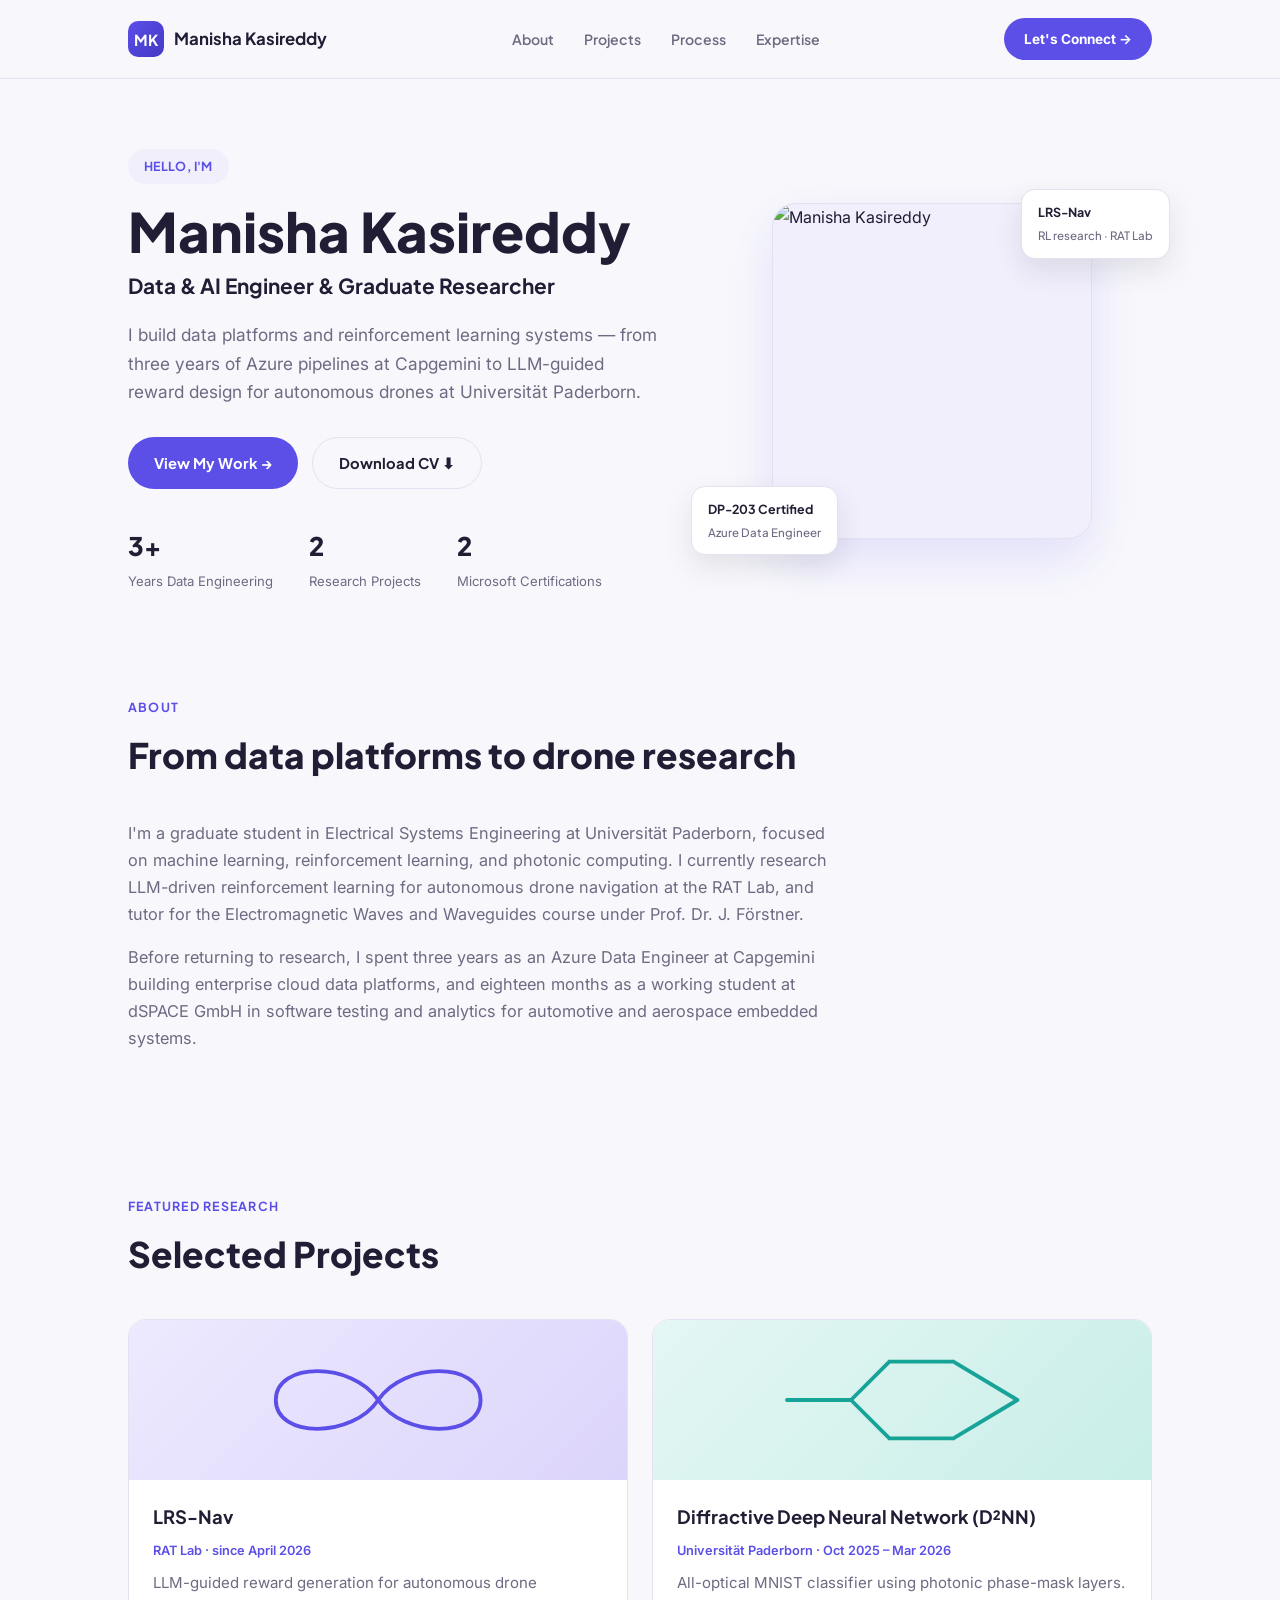
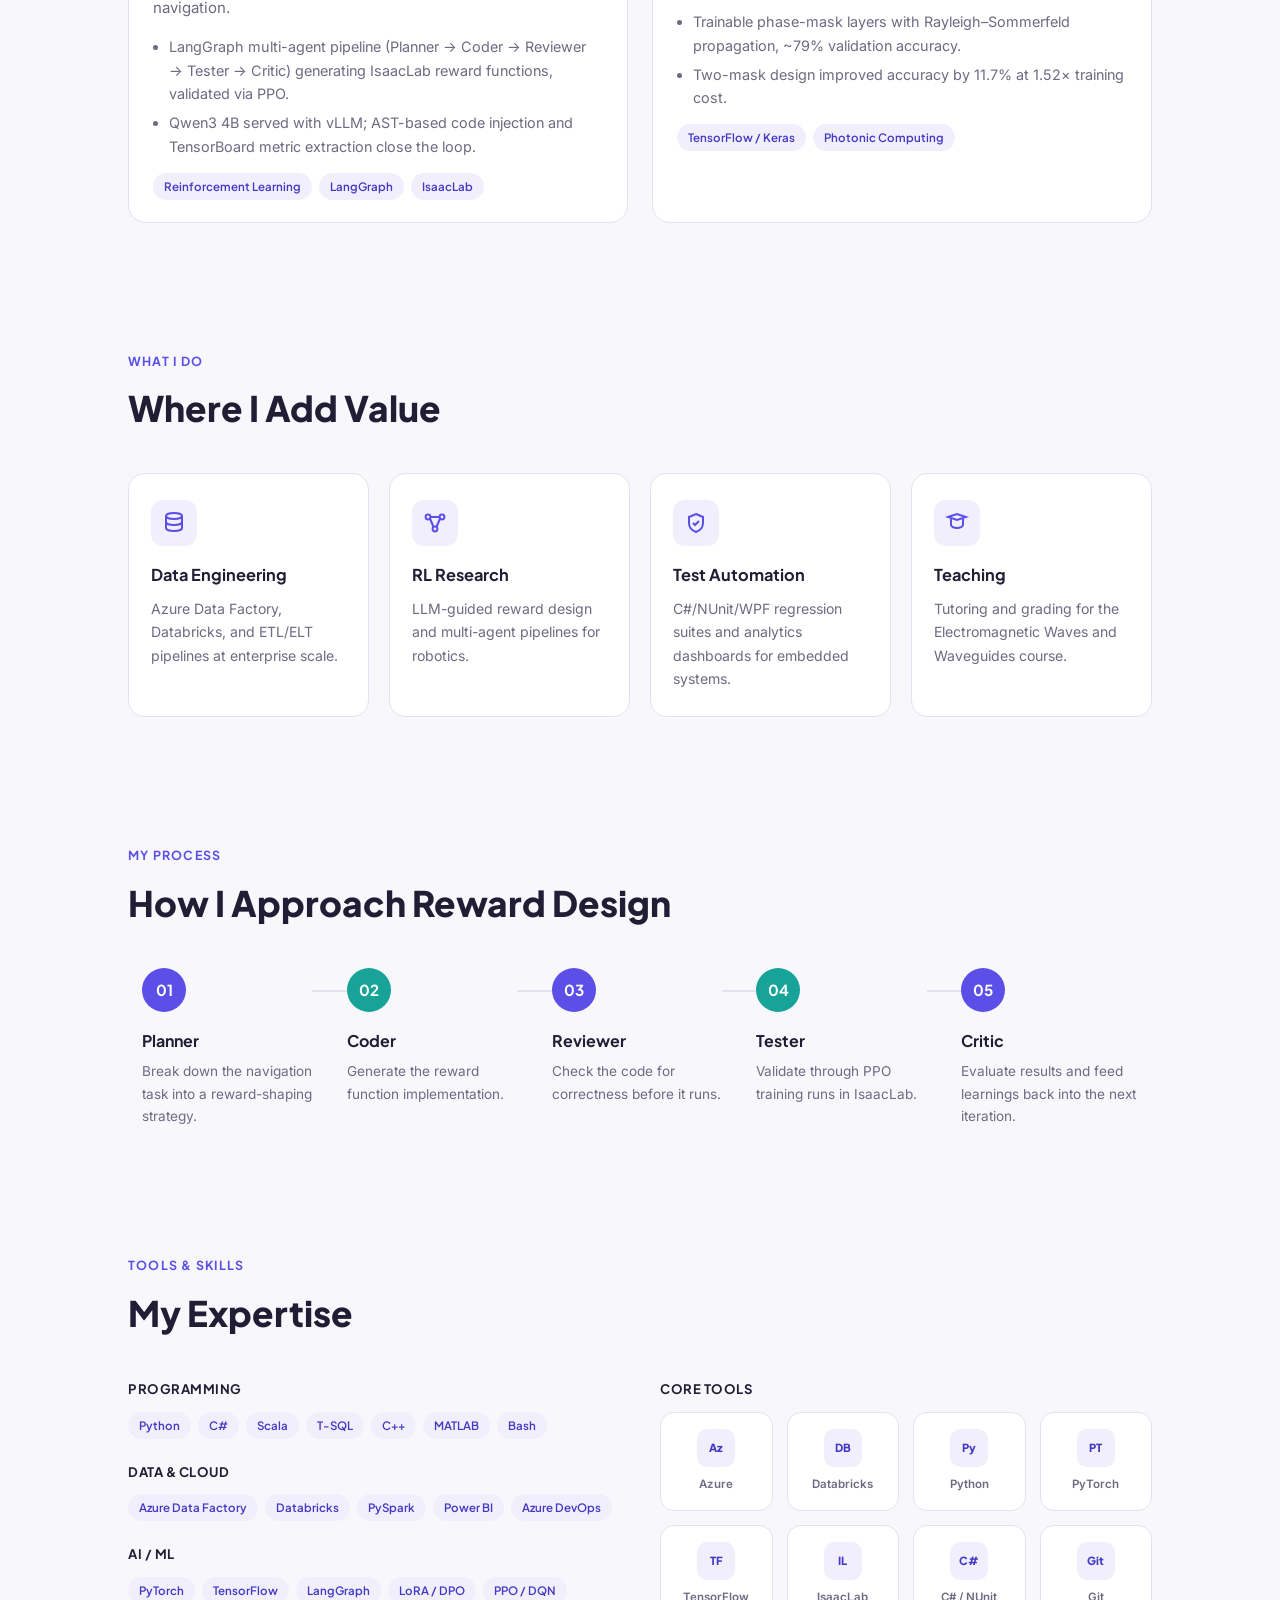
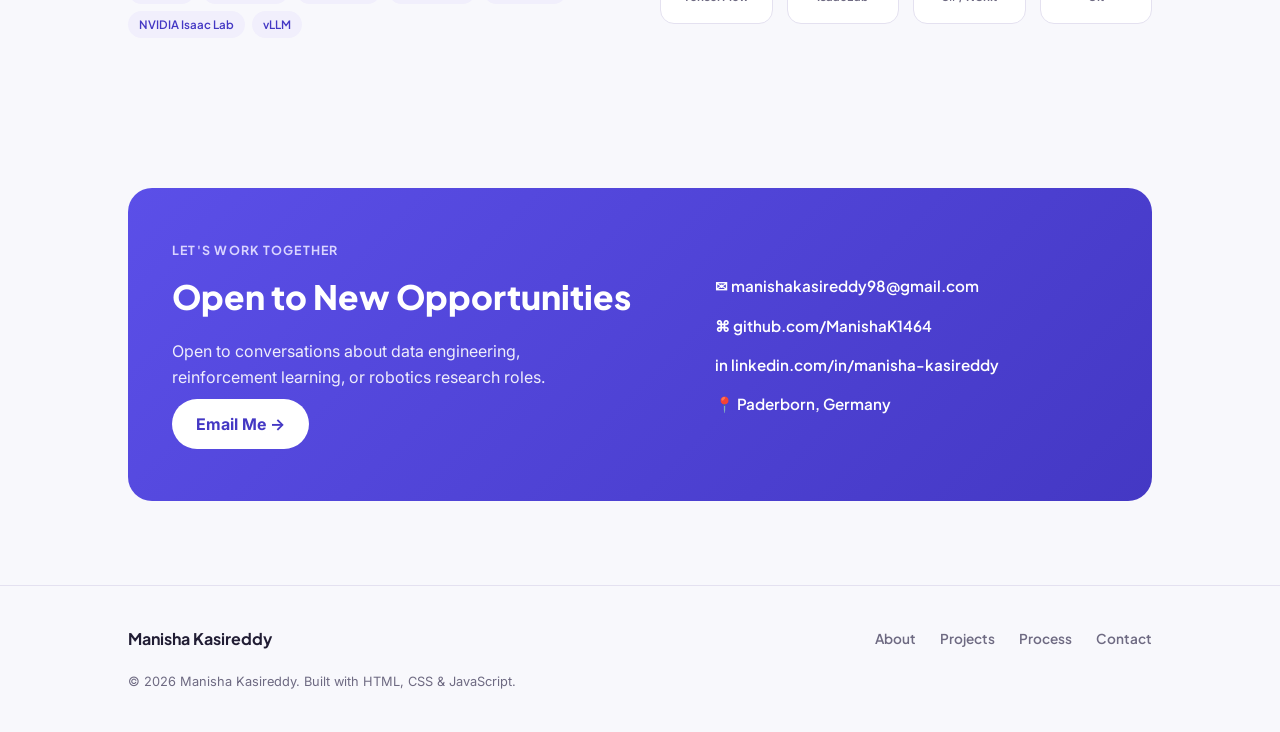
==== commit 10593748: "added1" ====
--- a/index.html
+++ b/index.html
@@ -6,77 +6,279 @@
 <title>Manisha Kasireddy — Data &amp; AI Engineer / RL &amp; Robotics Research</title>
 <link rel="preconnect" href="https://fonts.googleapis.com">
 <link rel="preconnect" href="https://fonts.gstatic.com" crossorigin>
-<link href="https://fonts.googleapis.com/css2?family=Fraunces:opsz,wght@9..144,500;9..144,600&family=IBM+Plex+Sans:wght@400;500;600&family=IBM+Plex+Mono:wght@400;500&display=swap" rel="stylesheet">
+<link href="https://fonts.googleapis.com/css2?family=Plus+Jakarta+Sans:wght@500;600;700;800&family=Inter:wght@400;500;600&display=swap" rel="stylesheet">
 <link rel="stylesheet" href="style.css">
 </head>
 <body>
 
 <nav class="site-nav">
   <div class="wrap">
-    <a class="brand" href="index.html">
-      <svg class="mark" viewBox="0 0 40 20" aria-hidden="true"><path d="M20,10 C16,2 4,2 4,10 C4,18 16,18 20,10 C24,2 36,2 36,10 C36,18 24,18 20,10 Z"/></svg>
+    <a class="brand" href="#top">
+      <span class="mark">MK</span>
       Manisha Kasireddy
     </a>
     <div class="nav-links">
-      <a href="index.html" class="active">Home</a>
-      <a href="about.html">About</a>
-      <a href="projects.html">Projects</a>
-      <a href="contact.html">Contact</a>
-    </div>
+      <a href="#about">About</a>
+      <a href="#work">Projects</a>
+      <a href="#process">Process</a>
+      <a href="#expertise">Expertise</a>
+    </div>
+    <a class="nav-cta" href="#contact">Let's Connect →</a>
   </div>
 </nav>
 
 <div class="wrap">
 
-  <header class="hero">
+  <header class="hero" id="top">
     <div class="hero-grid">
       <div>
-        <p class="eyebrow">Paderborn, Germany — Data &amp; AI Engineer / M.Sc. Electrical Systems Engineering</p>
+        <span class="pill">HELLO, I'M</span>
         <h1 class="name">Manisha Kasireddy</h1>
+        <p class="tagline" style="font-family:var(--font-display); font-weight:700; font-size:1.3rem; color:var(--ink); margin:6px 0 18px;">
+          <span class="accent-word">Data &amp; AI Engineer</span> &amp; Graduate Researcher
+        </p>
         <p class="tagline">
-          Three years building Azure data platforms, now researching LLM-driven reinforcement learning for drone navigation at Universität Paderborn. I work at the join of data engineering, RL, and embedded systems.
+          I build data platforms and reinforcement learning systems — from three years of Azure pipelines at Capgemini to LLM-guided reward design for autonomous drones at Universität Paderborn.
         </p>
-      </div>
-      <div class="portrait-wrap">
-        <img id="portrait-img" src="photo.jpg" alt="Manisha Kasireddy">
-      </div>
-    </div>
-
-    <svg class="lemniscate" viewBox="0 0 400 200" aria-hidden="true">
-      <path d="M200,100 C160,40 40,40 40,100 C40,160 160,160 200,100 C240,40 360,40 360,100 C360,160 240,160 200,100 Z"/>
-    </svg>
+        <div class="btn-row">
+          <a class="btn btn-primary" href="#work">View My Work →</a>
+          <a class="btn btn-outline" href="Manisha_Kasireddy_Resume.pdf">Download CV ⬇</a>
+        </div>
+        <div class="stats-row">
+          <div class="stat"><span class="num">3+</span><br><span class="label">Years Data Engineering</span></div>
+          <div class="stat"><span class="num">2</span><br><span class="label">Research Projects</span></div>
+          <div class="stat"><span class="num">2</span><br><span class="label">Microsoft Certifications</span></div>
+        </div>
+      </div>
+
+      <div class="portrait-col">
+        <div class="portrait-wrap">
+          <img id="portrait-img" src="profile.png" alt="Manisha Kasireddy">
+        </div>
+        <div class="float-card fc-1">
+          <span class="fc-title">LRS-Nav</span>
+          <span class="fc-sub">RL research · RAT Lab</span>
+        </div>
+        <div class="float-card fc-2">
+          <span class="fc-title">DP-203 Certified</span>
+          <span class="fc-sub">Azure Data Engineer</span>
+        </div>
+      </div>
+    </div>
   </header>
 
-  <div class="highlight-strip reveal">
-    <div class="highlight">
-      <span class="num">01</span>
-      <span class="label">3 yrs Azure data engineering at Capgemini</span>
-    </div>
-    <div class="highlight">
-      <span class="num">02</span>
-      <span class="label">RL research on drone navigation, RAT Lab</span>
-    </div>
-    <div class="highlight">
-      <span class="num">03</span>
-      <span class="label">Photonic ML — diffractive neural network</span>
-    </div>
-    <div class="highlight">
-      <span class="num">04</span>
-      <span class="label">Microsoft certified: DP-203, AZ-900</span>
-    </div>
-  </div>
-
-  <section class="reveal">
-    <h2 class="section-title"><span>→</span> Currently</h2>
-    <div class="about">
-      <p>
-        I'm completing an M.Sc. in Electrical Systems Engineering at Universität Paderborn, researching LLM-driven reinforcement learning for autonomous drone navigation at the RAT Lab, and tutoring for the Electromagnetic Waves and Waveguides course. Before this, I spent three years as an Azure Data Engineer at Capgemini and eighteen months at dSPACE GmbH in software testing and analytics.
-      </p>
-      <p>
-        <a href="about.html">More about my background →</a> &nbsp;·&nbsp;
-        <a href="projects.html">See my projects &amp; experience →</a> &nbsp;·&nbsp;
-        <a href="contact.html">Get in touch →</a>
-      </p>
+  <section id="about" class="reveal">
+    <div class="section-head">
+      <div>
+        <span class="eyebrow">About</span>
+        <h2>From data platforms to drone research</h2>
+      </div>
+    </div>
+    <p style="max-width:70ch; color:var(--muted); font-size:1.02rem;">
+      I'm a graduate student in Electrical Systems Engineering at Universität Paderborn, focused on machine learning, reinforcement learning, and photonic computing. I currently research LLM-driven reinforcement learning for autonomous drone navigation at the RAT Lab, and tutor for the Electromagnetic Waves and Waveguides course under Prof. Dr. J. Förstner.
+    </p>
+    <p style="max-width:70ch; color:var(--muted); font-size:1.02rem;">
+      Before returning to research, I spent three years as an Azure Data Engineer at Capgemini building enterprise cloud data platforms, and eighteen months as a working student at dSPACE GmbH in software testing and analytics for automotive and aerospace embedded systems.
+    </p>
+  </section>
+
+  <section id="work" class="reveal">
+    <div class="section-head">
+      <div>
+        <span class="eyebrow">Featured Research</span>
+        <h2>Selected Projects</h2>
+      </div>
+    </div>
+    <div class="project-grid">
+
+      <div class="project-card">
+        <div class="thumb thumb-a">
+          <svg viewBox="0 0 200 100" fill="none" xmlns="http://www.w3.org/2000/svg">
+            <path d="M100,50 C80,20 20,20 20,50 C20,80 80,80 100,50 C120,20 180,20 180,50 C180,80 120,80 100,50 Z" stroke="#5B4FE8" stroke-width="3" stroke-linecap="round"/>
+          </svg>
+        </div>
+        <div class="project-body">
+          <h3>LRS-Nav</h3>
+          <span class="meta">RAT Lab · since April 2026</span>
+          <p>LLM-guided reward generation for autonomous drone navigation.</p>
+          <ul>
+            <li>LangGraph multi-agent pipeline (Planner → Coder → Reviewer → Tester → Critic) generating IsaacLab reward functions, validated via PPO.</li>
+            <li>Qwen3 4B served with vLLM; AST-based code injection and TensorBoard metric extraction close the loop.</li>
+          </ul>
+          <div class="tag-row">
+            <span class="tag">Reinforcement Learning</span>
+            <span class="tag">LangGraph</span>
+            <span class="tag">IsaacLab</span>
+          </div>
+        </div>
+      </div>
+
+      <div class="project-card">
+        <div class="thumb thumb-b">
+          <svg viewBox="0 0 200 100" fill="none" xmlns="http://www.w3.org/2000/svg">
+            <path d="M10,50 L60,50 M60,50 L90,20 M60,50 L90,80 M90,20 L140,20 M90,80 L140,80 M140,20 L190,50 M140,80 L190,50" stroke="#17A398" stroke-width="3" stroke-linecap="round"/>
+          </svg>
+        </div>
+        <div class="project-body">
+          <h3>Diffractive Deep Neural Network (D²NN)</h3>
+          <span class="meta">Universität Paderborn · Oct 2025 – Mar 2026</span>
+          <p>All-optical MNIST classifier using photonic phase-mask layers.</p>
+          <ul>
+            <li>Trainable phase-mask layers with Rayleigh–Sommerfeld propagation, ~79% validation accuracy.</li>
+            <li>Two-mask design improved accuracy by 11.7% at 1.52× training cost.</li>
+          </ul>
+          <div class="tag-row">
+            <span class="tag">TensorFlow / Keras</span>
+            <span class="tag">Photonic Computing</span>
+          </div>
+        </div>
+      </div>
+
+    </div>
+  </section>
+
+  <section id="services" class="reveal">
+    <div class="section-head">
+      <div>
+        <span class="eyebrow">What I Do</span>
+        <h2>Where I Add Value</h2>
+      </div>
+    </div>
+    <div class="service-grid">
+
+      <div class="service-card">
+        <div class="service-icon">
+          <svg viewBox="0 0 24 24" fill="none" stroke="currentColor" stroke-width="2"><ellipse cx="12" cy="5" rx="8" ry="3"/><path d="M4 5v6c0 1.7 3.6 3 8 3s8-1.3 8-3V5"/><path d="M4 11v6c0 1.7 3.6 3 8 3s8-1.3 8-3v-6"/></svg>
+        </div>
+        <h3>Data Engineering</h3>
+        <p>Azure Data Factory, Databricks, and ETL/ELT pipelines at enterprise scale.</p>
+      </div>
+
+      <div class="service-card">
+        <div class="service-icon">
+          <svg viewBox="0 0 24 24" fill="none" stroke="currentColor" stroke-width="2"><circle cx="5" cy="6" r="2.4"/><circle cx="19" cy="6" r="2.4"/><circle cx="12" cy="18" r="2.4"/><path d="M7 7.5L10.5 16 M17 7.5L13.5 16 M7.4 6h9.2"/></svg>
+        </div>
+        <h3>RL Research</h3>
+        <p>LLM-guided reward design and multi-agent pipelines for robotics.</p>
+      </div>
+
+      <div class="service-card">
+        <div class="service-icon">
+          <svg viewBox="0 0 24 24" fill="none" stroke="currentColor" stroke-width="2"><path d="M12 3l7 3v6c0 4.5-3 7.5-7 9-4-1.5-7-4.5-7-9V6l7-3z"/><path d="M9 12l2 2 4-4"/></svg>
+        </div>
+        <h3>Test Automation</h3>
+        <p>C#/NUnit/WPF regression suites and analytics dashboards for embedded systems.</p>
+      </div>
+
+      <div class="service-card">
+        <div class="service-icon">
+          <svg viewBox="0 0 24 24" fill="none" stroke="currentColor" stroke-width="2"><path d="M3 6l9-3 9 3-9 3-9-3z"/><path d="M6 8v6c0 1.5 2.7 3 6 3s6-1.5 6-3V8"/></svg>
+        </div>
+        <h3>Teaching</h3>
+        <p>Tutoring and grading for the Electromagnetic Waves and Waveguides course.</p>
+      </div>
+
+    </div>
+  </section>
+
+  <section id="process" class="reveal">
+    <div class="section-head">
+      <div>
+        <span class="eyebrow">My Process</span>
+        <h2>How I Approach Reward Design</h2>
+      </div>
+    </div>
+    <div class="process-row">
+      <div class="process-step">
+        <div class="process-num">01</div>
+        <h3>Planner</h3>
+        <p>Break down the navigation task into a reward-shaping strategy.</p>
+      </div>
+      <div class="process-step">
+        <div class="process-num">02</div>
+        <h3>Coder</h3>
+        <p>Generate the reward function implementation.</p>
+      </div>
+      <div class="process-step">
+        <div class="process-num">03</div>
+        <h3>Reviewer</h3>
+        <p>Check the code for correctness before it runs.</p>
+      </div>
+      <div class="process-step">
+        <div class="process-num">04</div>
+        <h3>Tester</h3>
+        <p>Validate through PPO training runs in IsaacLab.</p>
+      </div>
+      <div class="process-step">
+        <div class="process-num">05</div>
+        <h3>Critic</h3>
+        <p>Evaluate results and feed learnings back into the next iteration.</p>
+      </div>
+    </div>
+  </section>
+
+  <section id="expertise" class="reveal">
+    <div class="section-head">
+      <div>
+        <span class="eyebrow">Tools &amp; Skills</span>
+        <h2>My Expertise</h2>
+      </div>
+    </div>
+    <div class="expertise-grid">
+      <div>
+        <div class="skill-group">
+          <span class="label">Programming</span>
+          <div class="tag-row">
+            <span class="tag">Python</span><span class="tag">C#</span><span class="tag">Scala</span>
+            <span class="tag">T-SQL</span><span class="tag">C++</span><span class="tag">MATLAB</span><span class="tag">Bash</span>
+          </div>
+        </div>
+        <div class="skill-group">
+          <span class="label">Data &amp; Cloud</span>
+          <div class="tag-row">
+            <span class="tag">Azure Data Factory</span><span class="tag">Databricks</span><span class="tag">PySpark</span>
+            <span class="tag">Power BI</span><span class="tag">Azure DevOps</span>
+          </div>
+        </div>
+        <div class="skill-group">
+          <span class="label">AI / ML</span>
+          <div class="tag-row">
+            <span class="tag">PyTorch</span><span class="tag">TensorFlow</span><span class="tag">LangGraph</span>
+            <span class="tag">LoRA / DPO</span><span class="tag">PPO / DQN</span><span class="tag">NVIDIA Isaac Lab</span><span class="tag">vLLM</span>
+          </div>
+        </div>
+      </div>
+
+      <div>
+        <span class="label" style="font-family:var(--font-display); font-size:0.82rem; font-weight:700; color:var(--ink); text-transform:uppercase; letter-spacing:0.04em; margin-bottom:12px; display:block;">Core Tools</span>
+        <div class="tool-grid">
+          <div class="tool-tile"><div class="tool-glyph">Az</div><div class="tool-name">Azure</div></div>
+          <div class="tool-tile"><div class="tool-glyph">DB</div><div class="tool-name">Databricks</div></div>
+          <div class="tool-tile"><div class="tool-glyph">Py</div><div class="tool-name">Python</div></div>
+          <div class="tool-tile"><div class="tool-glyph">PT</div><div class="tool-name">PyTorch</div></div>
+          <div class="tool-tile"><div class="tool-glyph">TF</div><div class="tool-name">TensorFlow</div></div>
+          <div class="tool-tile"><div class="tool-glyph">IL</div><div class="tool-name">IsaacLab</div></div>
+          <div class="tool-tile"><div class="tool-glyph">C#</div><div class="tool-name">C# / NUnit</div></div>
+          <div class="tool-tile"><div class="tool-glyph">Git</div><div class="tool-name">Git</div></div>
+        </div>
+      </div>
+    </div>
+  </section>
+
+  <section id="contact" class="reveal">
+    <div class="cta-panel">
+      <div>
+        <span class="eyebrow">Let's Work Together</span>
+        <h2>Open to New Opportunities</h2>
+        <p>Open to conversations about data engineering, reinforcement learning, or robotics research roles.</p>
+        <a class="cta-btn" href="mailto:manishakasireddy98@gmail.com">Email Me →</a>
+      </div>
+      <div class="cta-list">
+        <a href="mailto:manishakasireddy98@gmail.com">✉ manishakasireddy98@gmail.com</a>
+        <a href="https://github.com/ManishaK1464">⌘ github.com/ManishaK1464</a>
+        <a href="https://www.linkedin.com/in/manisha-kasireddy/">in linkedin.com/in/manisha-kasireddy</a>
+        <span>📍 Paderborn, Germany</span>
+      </div>
     </div>
   </section>
 
@@ -84,10 +286,19 @@
 
 <footer class="site-footer">
   <div class="wrap">
-    Manisha Kasireddy · Paderborn, Germany
+    <div class="footer-grid">
+      <span class="footer-brand">Manisha Kasireddy</span>
+      <div class="footer-links">
+        <a href="#about">About</a>
+        <a href="#work">Projects</a>
+        <a href="#process">Process</a>
+        <a href="#contact">Contact</a>
+      </div>
+    </div>
+    <div class="footer-copy">© 2026 Manisha Kasireddy. Built with HTML, CSS &amp; JavaScript.</div>
   </div>
 </footer>
 
 <script src="script.js"></script>
 </body>
-</html>
+</html>
--- a/style.css
+++ b/style.css
@@ -1,18 +1,17 @@
-/* ===== Design tokens — warm/light, engineering-instrument palette ===== */
+/* ===== Design tokens ===== */
 :root{
-  --bg: #F6F0E4;
-  --surface: #FFFDF8;
-  --surface-2: #EFE6D2;
-  --border: #DDD3BC;
-  --ink: #2A2419;
-  --muted: #766D5A;
-  --accent: #3F6F63;       /* deep teal-green — primary */
-  --accent-soft: #E4ECE9;  /* pale teal wash for backgrounds */
-  --gold: #B98A3B;         /* brass/gold — secondary accent */
-
-  --font-display: 'Fraunces', serif;
-  --font-body: 'IBM Plex Sans', sans-serif;
-  --font-mono: 'IBM Plex Mono', monospace;
+  --bg: #F8F8FC;
+  --surface: #FFFFFF;
+  --surface-tint: #F1EFFC;
+  --border: #E4E1F0;
+  --ink: #211D34;
+  --muted: #6E6A82;
+  --accent: #5B4FE8;
+  --accent-dark: #4438C4;
+  --teal: #17A398;
+
+  --font-display: 'Plus Jakarta Sans', sans-serif;
+  --font-body: 'Inter', sans-serif;
 }
 
 *{ box-sizing:border-box; }
@@ -20,10 +19,7 @@
 
 body{
   margin:0;
-  background:
-    linear-gradient(var(--border) 1px, transparent 1px) 0 0/100% 48px,
-    var(--bg);
-  background-attachment:local;
+  background:var(--bg);
   color:var(--ink);
   font-family:var(--font-body);
   line-height:1.65;
@@ -32,332 +28,220 @@
 
 a{ color:var(--accent); text-decoration:none; }
 a:hover{ text-decoration:underline; }
-
-:focus-visible{
-  outline:2px solid var(--accent);
-  outline-offset:3px;
-}
-
-.wrap{
-  max-width:860px;
-  margin:0 auto;
-  padding:0 28px;
-}
+:focus-visible{ outline:2px solid var(--accent); outline-offset:3px; }
+
+.wrap{ max-width:1080px; margin:0 auto; padding:0 28px; }
 
 /* ===== Nav ===== */
 .site-nav{
+  background:rgba(248,248,252,0.92);
+  backdrop-filter:blur(8px);
   border-bottom:1px solid var(--border);
-  background:rgba(246,240,228,0.9);
-  backdrop-filter:blur(6px);
-  position:sticky;
-  top:0;
-  z-index:10;
-}
-
+  position:sticky; top:0; z-index:20;
+}
 .site-nav .wrap{
-  display:flex;
-  align-items:center;
-  justify-content:space-between;
-  padding-top:20px;
-  padding-bottom:20px;
-}
-
-.brand{
-  font-family:var(--font-display);
-  font-weight:600;
-  font-size:1.15rem;
-  color:var(--ink);
-  display:flex;
-  align-items:center;
-  gap:10px;
-}
-
+  display:flex; align-items:center; justify-content:space-between;
+  padding:18px 28px;
+}
+.brand{ display:flex; align-items:center; gap:10px; font-family:var(--font-display); font-weight:700; font-size:1.05rem; color:var(--ink); }
 .brand .mark{
-  width:24px; height:14px;
-  display:inline-block;
-}
-.brand .mark path{
-  fill:none; stroke:var(--accent); stroke-width:2.6; stroke-linecap:round;
-}
-
-.nav-links{
-  display:flex;
-  gap:28px;
-  font-family:var(--font-mono);
-  font-size:0.82rem;
-  letter-spacing:0.04em;
-  text-transform:uppercase;
-}
-
-.nav-links a{
-  color:var(--muted);
-  padding-bottom:4px;
-  border-bottom:2px solid transparent;
-}
+  width:36px; height:36px; border-radius:10px;
+  background:linear-gradient(135deg, var(--accent), var(--accent-dark));
+  color:#fff; display:flex; align-items:center; justify-content:center;
+  font-family:var(--font-display); font-weight:700; font-size:0.95rem;
+}
+.nav-links{ display:flex; align-items:center; gap:30px; font-family:var(--font-display); font-size:0.88rem; font-weight:600; }
+.nav-links a{ color:var(--muted); }
 .nav-links a:hover{ color:var(--ink); text-decoration:none; }
-.nav-links a.active{
-  color:var(--ink);
-  border-bottom:2px solid var(--gold);
-}
-
-@media (max-width:560px){
-  .nav-links{ gap:16px; font-size:0.72rem; }
-}
-
-/* ===== Eyebrow / headings ===== */
+.nav-cta{
+  background:var(--accent); color:#fff !important; padding:10px 20px; border-radius:100px;
+  font-weight:700; font-size:0.85rem;
+}
+.nav-cta:hover{ background:var(--accent-dark); text-decoration:none; }
+@media (max-width:760px){ .nav-links{ display:none; } }
+
+/* ===== Hero ===== */
+.hero{ padding:70px 0 40px; }
+.hero-grid{ display:grid; grid-template-columns:1.1fr 0.9fr; gap:48px; align-items:center; }
+@media (max-width:860px){ .hero-grid{ grid-template-columns:1fr; } }
+
+.pill{
+  display:inline-block; background:var(--surface-tint); color:var(--accent);
+  font-family:var(--font-display); font-weight:700; font-size:0.78rem;
+  padding:7px 16px; border-radius:100px; letter-spacing:0.03em;
+  margin-bottom:18px;
+}
+
+h1.name{
+  font-family:var(--font-display); font-weight:800; font-size:clamp(2.4rem, 5.5vw, 3.4rem);
+  line-height:1.08; margin:0 0 8px; color:var(--ink);
+}
+h1.name .accent-word{ color:var(--accent); }
+
+p.tagline{ font-size:1.08rem; color:var(--muted); max-width:52ch; margin:16px 0 30px; }
+
+.btn-row{ display:flex; gap:14px; flex-wrap:wrap; margin-bottom:36px; }
+.btn{
+  font-family:var(--font-display); font-weight:700; font-size:0.92rem;
+  padding:13px 26px; border-radius:100px; display:inline-flex; align-items:center; gap:8px;
+}
+.btn-primary{ background:var(--accent); color:#fff; }
+.btn-primary:hover{ background:var(--accent-dark); text-decoration:none; }
+.btn-outline{ background:transparent; color:var(--ink); border:1.5px solid var(--border); }
+.btn-outline:hover{ border-color:var(--accent); color:var(--accent); text-decoration:none; }
+
+.stats-row{ display:flex; gap:36px; flex-wrap:wrap; }
+.stat .num{ font-family:var(--font-display); font-weight:800; font-size:1.6rem; color:var(--ink); }
+.stat .label{ font-size:0.82rem; color:var(--muted); }
+
+/* portrait + floating cards */
+.portrait-col{ position:relative; }
+.portrait-wrap{
+  width:100%; max-width:320px; aspect-ratio:1/1.05; margin:0 auto;
+  border-radius:24px; overflow:hidden; background:var(--surface-tint);
+  border:1px solid var(--border); position:relative;
+  box-shadow:0 20px 50px rgba(91,79,232,0.14);
+}
+.portrait-wrap img{ width:100%; height:100%; object-fit:cover; display:block; }
+.portrait-wrap .initials{
+  width:100%; height:100%; display:flex; align-items:center; justify-content:center;
+  font-family:var(--font-display); font-weight:800; font-size:4rem; color:var(--accent);
+}
+
+.float-card{
+  position:absolute; background:var(--surface); border:1px solid var(--border);
+  border-radius:14px; padding:12px 16px; box-shadow:0 12px 28px rgba(33,29,52,0.10);
+  font-family:var(--font-display); font-size:0.78rem; max-width:180px;
+}
+.float-card .fc-title{ font-weight:700; color:var(--ink); display:block; margin-bottom:2px; }
+.float-card .fc-sub{ color:var(--muted); font-weight:500; font-size:0.72rem; }
+.float-card.fc-1{ top:-14px; right:-18px; }
+.float-card.fc-2{ bottom:-16px; left:-22px; }
+@media (max-width:520px){ .float-card{ display:none; } }
+
+/* ===== Section shells ===== */
+section{ padding:64px 0; }
+.reveal{ opacity:0; transform:translateY(16px); transition:opacity 0.6s ease, transform 0.6s ease; }
+.reveal.in{ opacity:1; transform:translateY(0); }
+
+.section-head{ margin-bottom:36px; display:flex; justify-content:space-between; align-items:flex-end; flex-wrap:wrap; gap:12px; }
 .eyebrow{
-  font-family:var(--font-mono);
-  font-size:0.78rem;
-  letter-spacing:0.12em;
-  text-transform:uppercase;
-  color:var(--accent);
-}
-
-.page-header{
-  padding:64px 0 20px;
-}
-.page-header h1{
-  font-family:var(--font-display);
-  font-weight:600;
-  font-size:clamp(2.2rem, 6vw, 3rem);
-  margin:14px 0 10px;
-}
-.page-header p{
-  color:var(--muted);
-  max-width:60ch;
-  font-size:1.05rem;
-}
-
-/* ===== Hero (home only) ===== */
-header.hero{
-  padding:76px 0 40px;
-}
-
-.hero-grid{
-  display:grid;
-  grid-template-columns:1fr 200px;
-  gap:40px;
-  align-items:center;
-}
-
-@media (max-width:680px){
-  .hero-grid{ grid-template-columns:1fr; }
-  .portrait-wrap{ order:-1; width:120px; }
-}
-
-h1.name{
-  font-family:var(--font-display);
-  font-weight:600;
-  font-size:clamp(2.6rem, 7vw, 4.2rem);
-  margin:14px 0 18px;
-  letter-spacing:-0.01em;
-  color:var(--ink);
-}
-
-p.tagline{
-  font-size:1.15rem;
-  color:var(--muted);
-  max-width:58ch;
-  margin:0 0 30px;
-}
-
-.portrait-wrap{
-  width:180px;
-  height:180px;
-  border-radius:50%;
-  border:2px solid var(--gold);
-  padding:6px;
-  justify-self:center;
-}
-.portrait-wrap img, .portrait-wrap .initials{
-  width:100%; height:100%;
-  border-radius:50%;
-  object-fit:cover;
-  display:block;
-}
-.portrait-wrap .initials{
-  display:flex;
-  align-items:center;
-  justify-content:center;
-  background:var(--accent-soft);
-  color:var(--accent);
-  font-family:var(--font-display);
-  font-size:2.6rem;
-  font-weight:600;
-}
-
-.lemniscate{
-  width:100%;
-  max-width:340px;
-  height:auto;
-  display:block;
-  margin:20px 0 0 -6px;
-}
-.lemniscate path{
-  fill:none;
-  stroke:var(--accent);
-  stroke-width:2.2;
-  stroke-linecap:round;
-  pathLength:1;
-  stroke-dasharray:1;
-  stroke-dashoffset:1;
-  animation:draw 2.2s ease-out forwards 0.2s;
-}
-@keyframes draw{ to{ stroke-dashoffset:0; } }
-@media (prefers-reduced-motion: reduce){
-  .lemniscate path{ animation:none; stroke-dashoffset:0; }
-  html{ scroll-behavior:auto; }
-}
-
-/* ===== Highlight strip (home) ===== */
-.highlight-strip{
-  display:grid;
-  grid-template-columns:repeat(4,1fr);
-  gap:16px;
-  padding:36px 0 10px;
-}
-@media (max-width:720px){
-  .highlight-strip{ grid-template-columns:repeat(2,1fr); }
-}
-.highlight{
-  background:var(--surface);
-  border:1px solid var(--border);
-  border-radius:10px;
-  padding:18px 16px;
-}
-.highlight .num{
-  font-family:var(--font-mono);
-  color:var(--gold);
-  font-size:0.78rem;
-  display:block;
-  margin-bottom:6px;
-}
-.highlight .label{
-  font-family:var(--font-display);
-  font-size:1.02rem;
-  font-weight:600;
-  color:var(--ink);
-}
-
-/* ===== Sections ===== */
-section{
-  padding:52px 0;
-  border-top:1px solid var(--border);
-}
-section:first-of-type{ border-top:none; }
-
-.reveal{
-  opacity:0;
-  transform:translateY(14px);
-  transition:opacity 0.6s ease, transform 0.6s ease;
-}
-.reveal.in{ opacity:1; transform:translateY(0); }
-
-h2.section-title{
-  font-family:var(--font-mono);
-  font-size:0.85rem;
-  letter-spacing:0.14em;
-  text-transform:uppercase;
-  color:var(--muted);
-  margin:0 0 26px;
-}
-h2.section-title span{ color:var(--gold); }
-
-.about p{ font-size:1.05rem; max-width:64ch; }
-
-/* ===== Card ===== */
-.card{
-  background:var(--surface);
-  border:1px solid var(--border);
-  border-radius:12px;
-  padding:26px 28px;
-  margin-bottom:18px;
-}
-.card h3{
-  font-family:var(--font-display);
-  font-size:1.3rem;
-  font-weight:600;
-  margin:0 0 6px;
-}
-.card .meta{
-  font-family:var(--font-mono);
-  font-size:0.8rem;
-  color:var(--accent);
-  margin-bottom:14px;
-  display:block;
-}
-.card p{ margin:0 0 10px; color:var(--muted); }
-.card ul{ margin:0 0 10px; padding-left:1.1em; color:var(--muted); }
-.card li{ margin-bottom:6px; }
-
-.tag-row{ display:flex; flex-wrap:wrap; gap:8px; margin-top:14px; }
+  font-family:var(--font-display); font-weight:700; font-size:0.78rem; letter-spacing:0.1em;
+  text-transform:uppercase; color:var(--accent); display:block; margin-bottom:8px;
+}
+.section-head h2{
+  font-family:var(--font-display); font-weight:800; font-size:clamp(1.7rem, 3.5vw, 2.2rem); margin:0; color:var(--ink);
+}
+
+/* ===== Project cards ===== */
+.project-grid{ display:grid; grid-template-columns:repeat(2,1fr); gap:24px; }
+@media (max-width:760px){ .project-grid{ grid-template-columns:1fr; } }
+
+.project-card{
+  background:var(--surface); border:1px solid var(--border); border-radius:18px; overflow:hidden;
+  transition:transform 0.25s ease, box-shadow 0.25s ease;
+}
+.project-card:hover{ transform:translateY(-4px); box-shadow:0 20px 40px rgba(33,29,52,0.10); }
+.thumb{ height:160px; display:flex; align-items:center; justify-content:center; }
+.thumb svg{ width:80%; height:80%; }
+.thumb.thumb-a{ background:linear-gradient(135deg, #EDE9FE, #DCD5FB); }
+.thumb.thumb-b{ background:linear-gradient(135deg, #E4F7F4, #C9EEE8); }
+
+.project-body{ padding:22px 24px; }
+.project-body h3{ font-family:var(--font-display); font-size:1.15rem; font-weight:700; margin:0 0 8px; }
+.project-body .meta{ font-size:0.8rem; color:var(--accent); font-weight:600; margin-bottom:10px; display:block; }
+.project-body p{ color:var(--muted); font-size:0.94rem; margin:0 0 14px; }
+.project-body ul{ margin:0 0 14px; padding-left:1.1em; color:var(--muted); font-size:0.9rem; }
+.project-body li{ margin-bottom:5px; }
+
+.tag-row{ display:flex; flex-wrap:wrap; gap:7px; }
 .tag{
-  font-family:var(--font-mono);
-  font-size:0.74rem;
-  padding:4px 10px;
-  border:1px solid var(--border);
-  border-radius:100px;
-  color:var(--muted);
-  background:var(--surface);
-}
-
-/* ===== Timeline ===== */
-.timeline-item{
-  display:grid;
-  grid-template-columns:150px 1fr;
-  gap:20px;
-  padding:20px 0;
-  border-top:1px solid var(--border);
-}
-.timeline-item:first-child{ border-top:none; }
-.timeline-date{
-  font-family:var(--font-mono);
-  font-size:0.8rem;
-  color:var(--muted);
-  white-space:nowrap;
-}
-.timeline-item h3{
-  font-family:var(--font-display);
-  font-size:1.15rem;
-  margin:0 0 4px;
-  font-weight:600;
-}
-.timeline-item .role{ color:var(--accent); font-size:0.92rem; margin-bottom:8px; display:block; }
-.timeline-item p{ color:var(--muted); margin:0 0 6px; font-size:0.96rem; }
-.timeline-item ul{ margin:6px 0 0; padding-left:1.1em; color:var(--muted); font-size:0.94rem; }
-.timeline-item li{ margin-bottom:4px; }
-
-@media (max-width:560px){
-  .timeline-item{ grid-template-columns:1fr; gap:4px; }
-}
-
-/* ===== Skills ===== */
-.skill-group{ margin-bottom:20px; }
+  font-family:var(--font-display); font-size:0.72rem; font-weight:600;
+  padding:4px 11px; border-radius:100px; background:var(--surface-tint); color:var(--accent-dark);
+}
+
+/* ===== Services ===== */
+.service-grid{ display:grid; grid-template-columns:repeat(4,1fr); gap:20px; }
+@media (max-width:860px){ .service-grid{ grid-template-columns:repeat(2,1fr); } }
+@media (max-width:520px){ .service-grid{ grid-template-columns:1fr; } }
+
+.service-card{
+  background:var(--surface); border:1px solid var(--border); border-radius:16px; padding:26px 22px;
+  transition:transform 0.25s ease, box-shadow 0.25s ease;
+}
+.service-card:hover{ transform:translateY(-3px); box-shadow:0 16px 32px rgba(33,29,52,0.08); }
+.service-icon{
+  width:46px; height:46px; border-radius:12px; background:var(--surface-tint); color:var(--accent);
+  display:flex; align-items:center; justify-content:center; margin-bottom:16px;
+}
+.service-icon svg{ width:24px; height:24px; }
+.service-card h3{ font-family:var(--font-display); font-size:1.02rem; font-weight:700; margin:0 0 8px; }
+.service-card p{ font-size:0.88rem; color:var(--muted); margin:0; }
+
+/* ===== Process ===== */
+.process-row{ display:flex; gap:0; position:relative; }
+@media (max-width:860px){ .process-row{ flex-direction:column; gap:28px; } }
+.process-step{ flex:1; position:relative; padding:0 14px; text-align:left; }
+.process-step:not(:last-child)::after{
+  content:""; position:absolute; top:22px; right:-10%; width:20%; height:2px; background:var(--border);
+}
+@media (max-width:860px){ .process-step:not(:last-child)::after{ display:none; } }
+.process-num{
+  width:44px; height:44px; border-radius:50%; background:var(--ink); color:#fff;
+  display:flex; align-items:center; justify-content:center; font-family:var(--font-display); font-weight:700;
+  margin-bottom:16px; font-size:0.95rem;
+}
+.process-step:nth-child(odd) .process-num{ background:var(--accent); }
+.process-step:nth-child(even) .process-num{ background:var(--teal); }
+.process-step h3{ font-family:var(--font-display); font-size:1rem; font-weight:700; margin:0 0 6px; }
+.process-step p{ font-size:0.85rem; color:var(--muted); margin:0; }
+
+/* ===== Expertise ===== */
+.expertise-grid{ display:grid; grid-template-columns:1fr 1fr; gap:40px; }
+@media (max-width:820px){ .expertise-grid{ grid-template-columns:1fr; } }
+.skill-group{ margin-bottom:22px; }
 .skill-group .label{
-  font-family:var(--font-mono);
-  font-size:0.78rem;
-  color:var(--muted);
-  text-transform:uppercase;
-  letter-spacing:0.08em;
-  margin-bottom:10px;
-  display:block;
-}
-
-/* ===== Contact / footer ===== */
-.contact-links{
-  display:flex;
-  flex-wrap:wrap;
-  gap:14px 28px;
-  margin-top:20px;
-  font-family:var(--font-mono);
-  font-size:0.98rem;
-}
-.contact-links a::before{ content:"→ "; color:var(--gold); }
-
-.site-footer{
-  border-top:1px solid var(--border);
-  padding:30px 0 60px;
-  color:var(--muted);
-  font-size:0.85rem;
-  font-family:var(--font-mono);
-}
+  font-family:var(--font-display); font-size:0.82rem; font-weight:700; color:var(--ink);
+  text-transform:uppercase; letter-spacing:0.04em; margin-bottom:12px; display:block;
+}
+.tool-grid{ display:grid; grid-template-columns:repeat(4,1fr); gap:14px; }
+@media (max-width:480px){ .tool-grid{ grid-template-columns:repeat(3,1fr); } }
+.tool-tile{
+  background:var(--surface); border:1px solid var(--border); border-radius:14px; padding:16px 8px;
+  text-align:center; transition:transform 0.2s ease, box-shadow 0.2s ease;
+}
+.tool-tile:hover{ transform:translateY(-2px); box-shadow:0 10px 22px rgba(33,29,52,0.08); }
+.tool-glyph{
+  width:38px; height:38px; border-radius:10px; background:var(--surface-tint); color:var(--accent-dark);
+  display:flex; align-items:center; justify-content:center; margin:0 auto 8px;
+  font-family:var(--font-display); font-weight:800; font-size:0.7rem;
+}
+.tool-tile .tool-name{ font-size:0.72rem; color:var(--muted); font-weight:600; }
+
+/* ===== Contact CTA ===== */
+.cta-panel{
+  background:linear-gradient(135deg, var(--accent), var(--accent-dark));
+  border-radius:24px; padding:52px 44px; color:#fff;
+  display:grid; grid-template-columns:1.3fr 1fr; gap:32px; align-items:center;
+}
+@media (max-width:760px){ .cta-panel{ grid-template-columns:1fr; padding:38px 26px; } }
+.cta-panel .eyebrow{ color:#D9D4FF; }
+.cta-panel h2{ font-family:var(--font-display); font-weight:800; font-size:clamp(1.6rem,3.4vw,2.1rem); margin:0 0 14px; }
+.cta-panel p{ opacity:0.9; margin:0 0 0; max-width:44ch; }
+.cta-list{ display:flex; flex-direction:column; gap:14px; font-family:var(--font-display); font-weight:600; font-size:0.95rem; }
+.cta-list a{ color:#fff; }
+.cta-list a:hover{ opacity:0.85; text-decoration:none; }
+.cta-btn{
+  display:inline-flex; align-items:center; gap:8px; background:#fff; color:var(--accent-dark) !important;
+  font-weight:700; padding:12px 24px; border-radius:100px; margin-top:8px; width:fit-content;
+}
+.cta-btn:hover{ text-decoration:none; opacity:0.92; }
+
+/* ===== Footer ===== */
+.site-footer{ border-top:1px solid var(--border); padding:40px 0; margin-top:20px; }
+.footer-grid{ display:flex; justify-content:space-between; align-items:center; flex-wrap:wrap; gap:16px; }
+.footer-brand{ font-family:var(--font-display); font-weight:700; color:var(--ink); }
+.footer-links{ display:flex; gap:24px; font-family:var(--font-display); font-size:0.85rem; font-weight:600; }
+.footer-links a{ color:var(--muted); }
+.footer-links a:hover{ color:var(--accent); text-decoration:none; }
+.footer-copy{ font-size:0.8rem; color:var(--muted); margin-top:18px; }
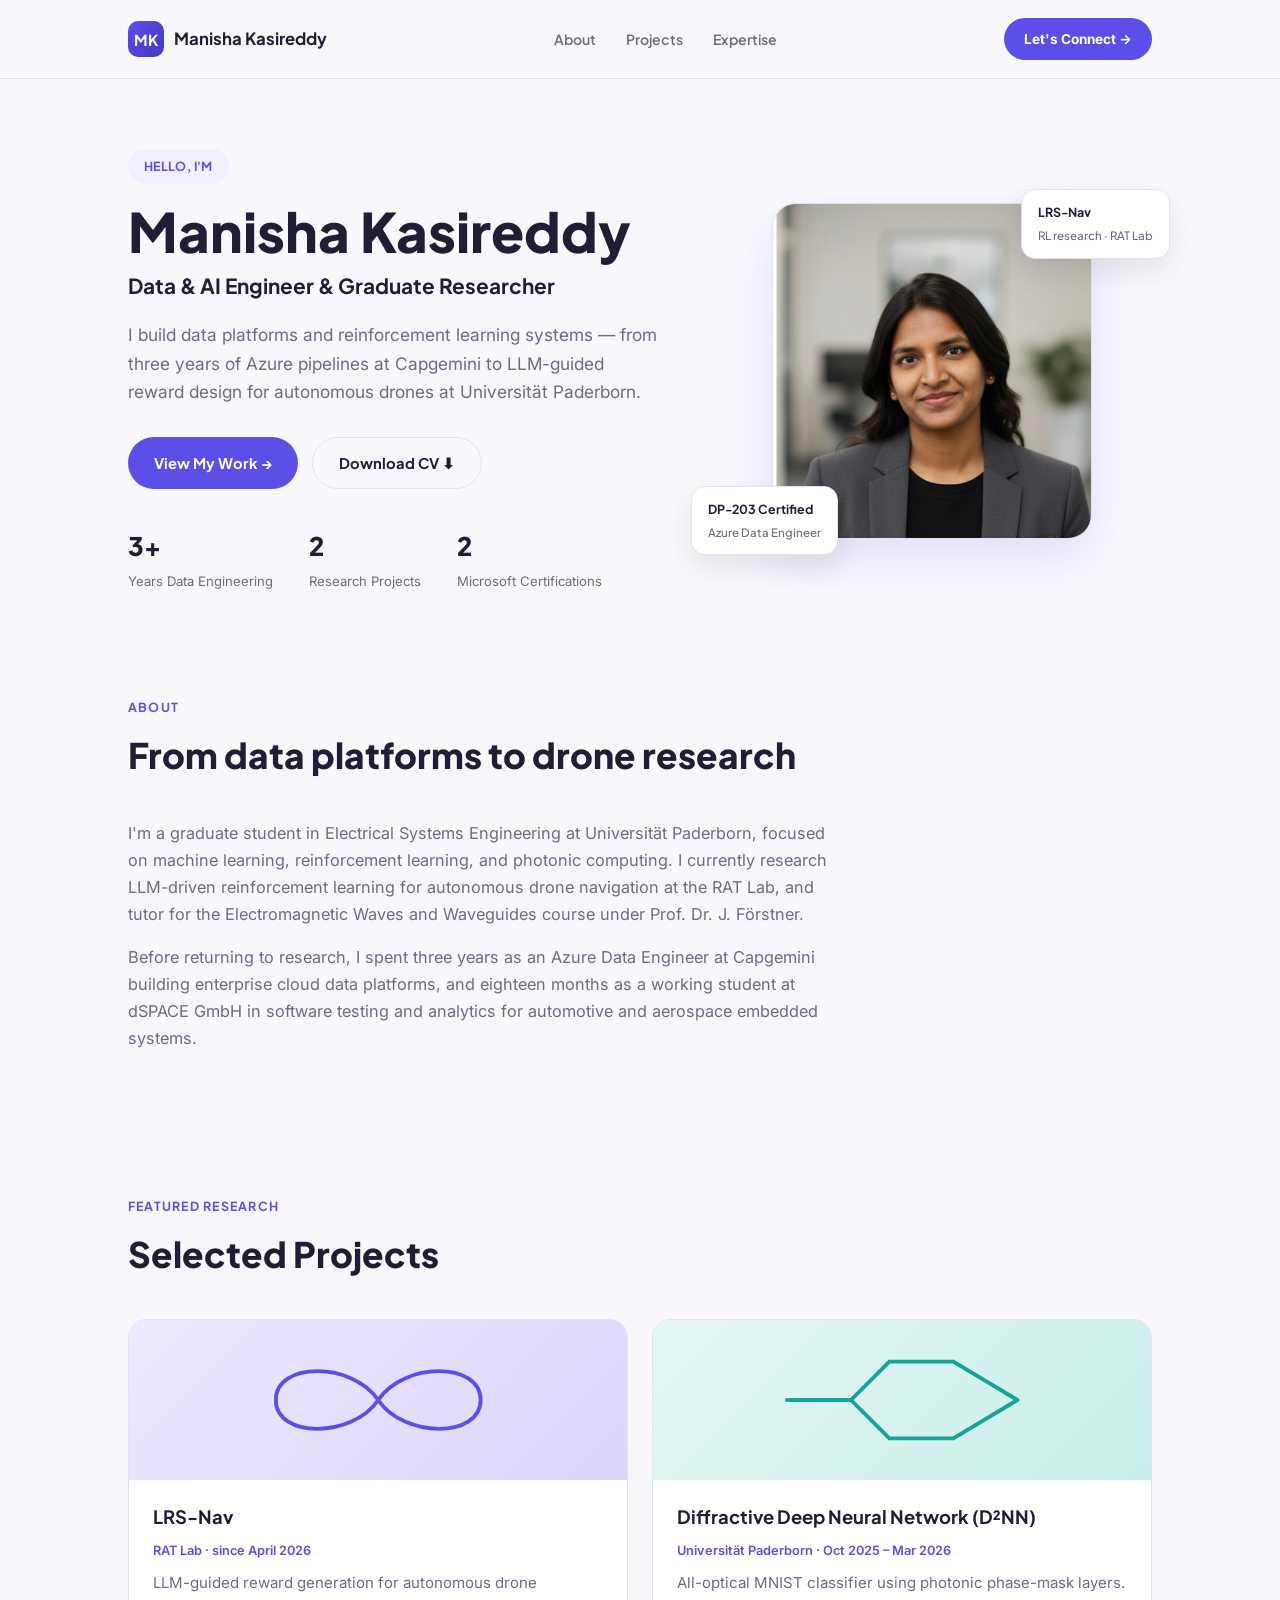
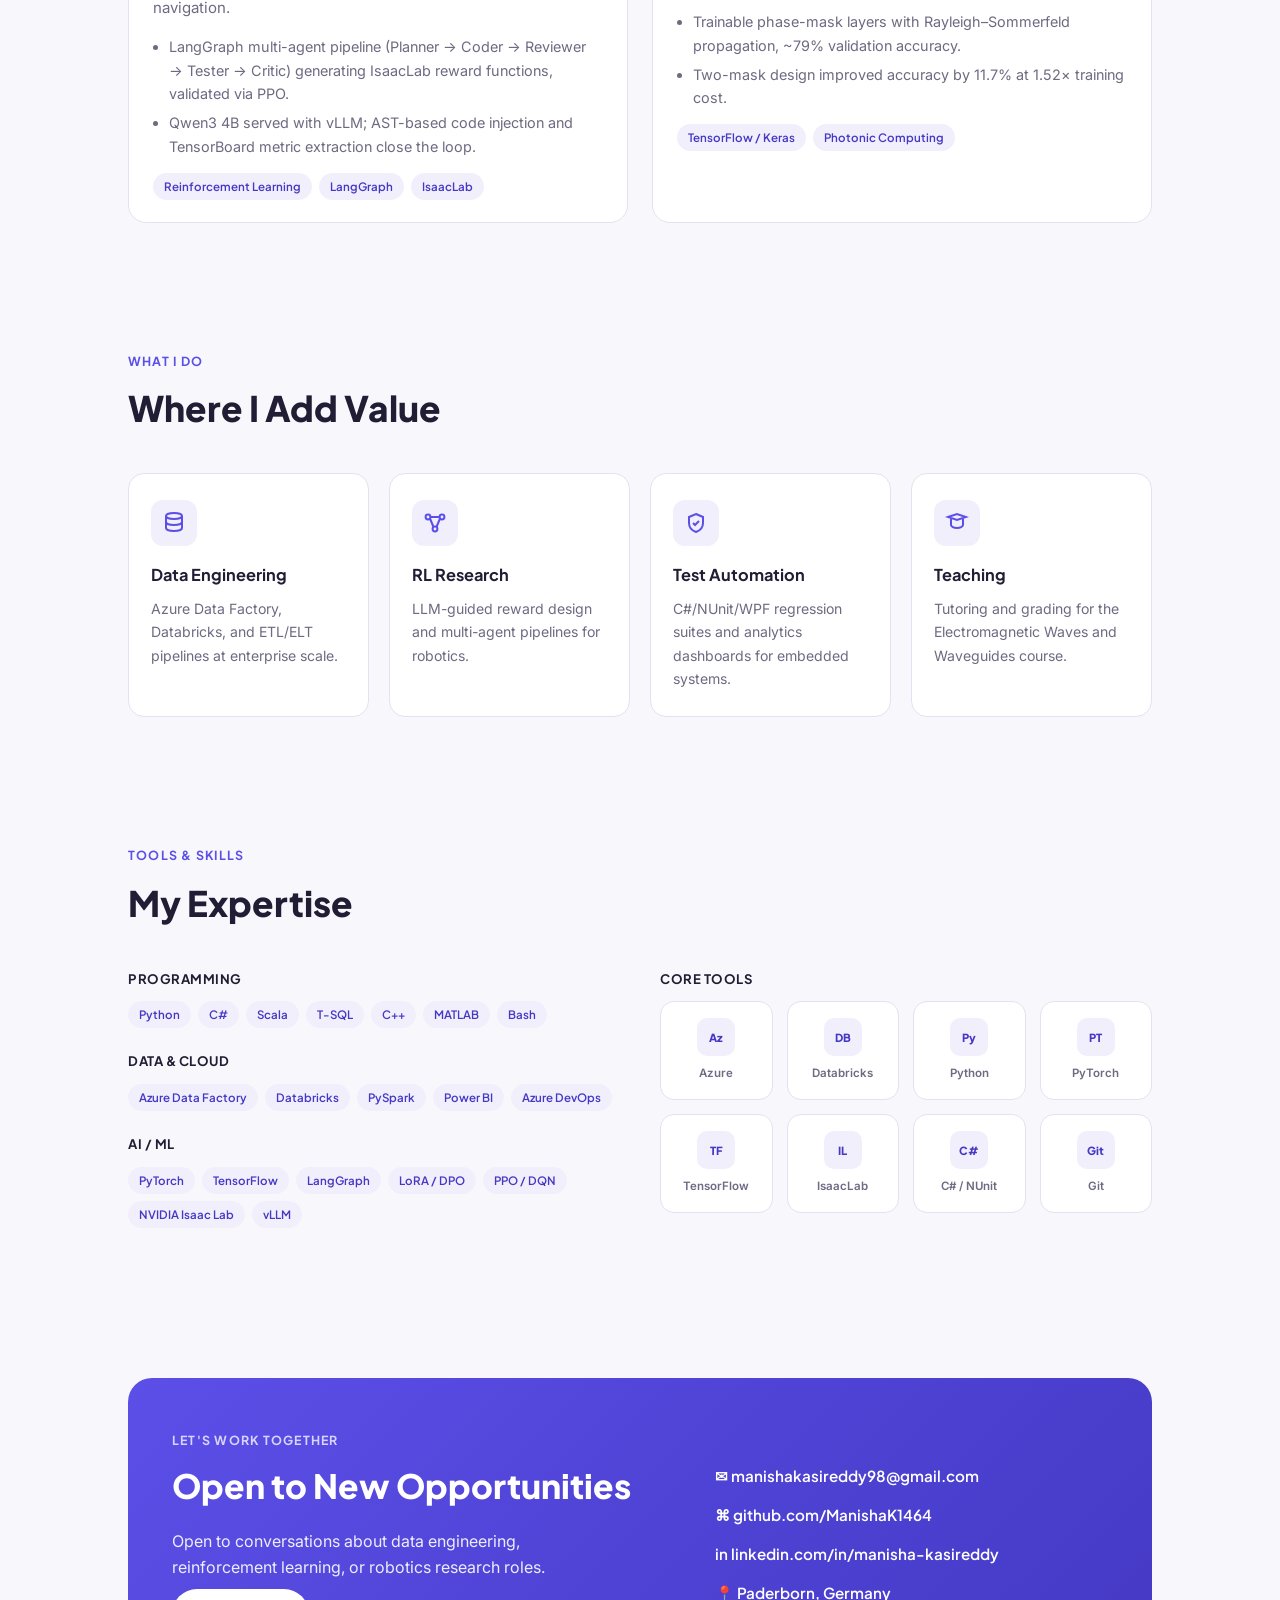
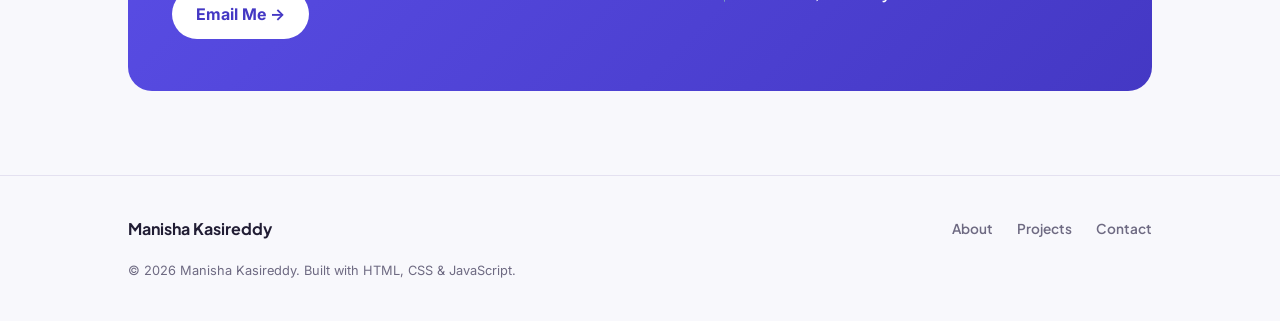
==== commit 05a5b21c: "changedidex" ====
--- a/index.html
+++ b/index.html
@@ -20,7 +20,6 @@
     <div class="nav-links">
       <a href="#about">About</a>
       <a href="#work">Projects</a>
-      <a href="#process">Process</a>
       <a href="#expertise">Expertise</a>
     </div>
     <a class="nav-cta" href="#contact">Let's Connect →</a>
@@ -53,7 +52,7 @@
 
       <div class="portrait-col">
         <div class="portrait-wrap">
-          <img id="portrait-img" src="profile.png" alt="Manisha Kasireddy">
+          <img id="portrait-img" src="profile.jpeg" alt="Manisha Kasireddy">
         </div>
         <div class="float-card fc-1">
           <span class="fc-title">LRS-Nav</span>
@@ -178,42 +177,6 @@
         <p>Tutoring and grading for the Electromagnetic Waves and Waveguides course.</p>
       </div>
 
-    </div>
-  </section>
-
-  <section id="process" class="reveal">
-    <div class="section-head">
-      <div>
-        <span class="eyebrow">My Process</span>
-        <h2>How I Approach Reward Design</h2>
-      </div>
-    </div>
-    <div class="process-row">
-      <div class="process-step">
-        <div class="process-num">01</div>
-        <h3>Planner</h3>
-        <p>Break down the navigation task into a reward-shaping strategy.</p>
-      </div>
-      <div class="process-step">
-        <div class="process-num">02</div>
-        <h3>Coder</h3>
-        <p>Generate the reward function implementation.</p>
-      </div>
-      <div class="process-step">
-        <div class="process-num">03</div>
-        <h3>Reviewer</h3>
-        <p>Check the code for correctness before it runs.</p>
-      </div>
-      <div class="process-step">
-        <div class="process-num">04</div>
-        <h3>Tester</h3>
-        <p>Validate through PPO training runs in IsaacLab.</p>
-      </div>
-      <div class="process-step">
-        <div class="process-num">05</div>
-        <h3>Critic</h3>
-        <p>Evaluate results and feed learnings back into the next iteration.</p>
-      </div>
     </div>
   </section>
 
@@ -291,7 +254,6 @@
       <div class="footer-links">
         <a href="#about">About</a>
         <a href="#work">Projects</a>
-        <a href="#process">Process</a>
         <a href="#contact">Contact</a>
       </div>
     </div>
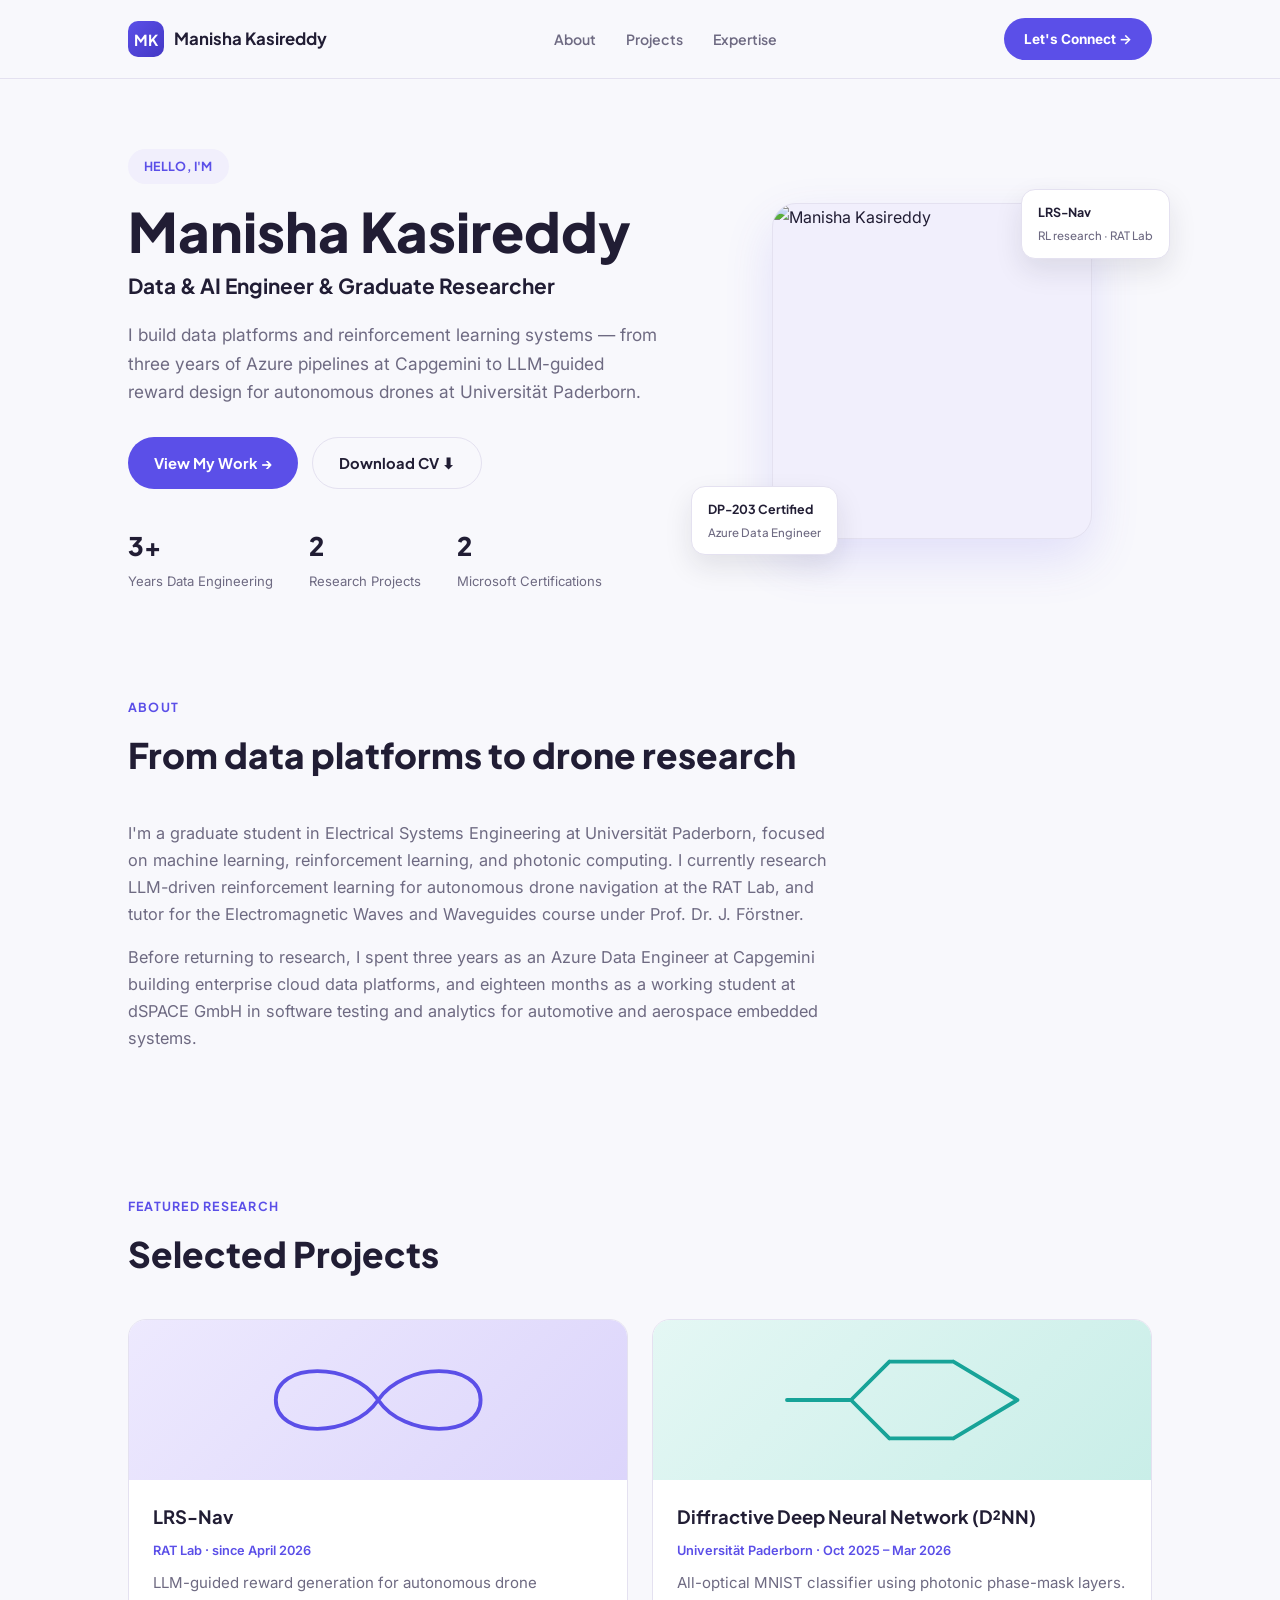
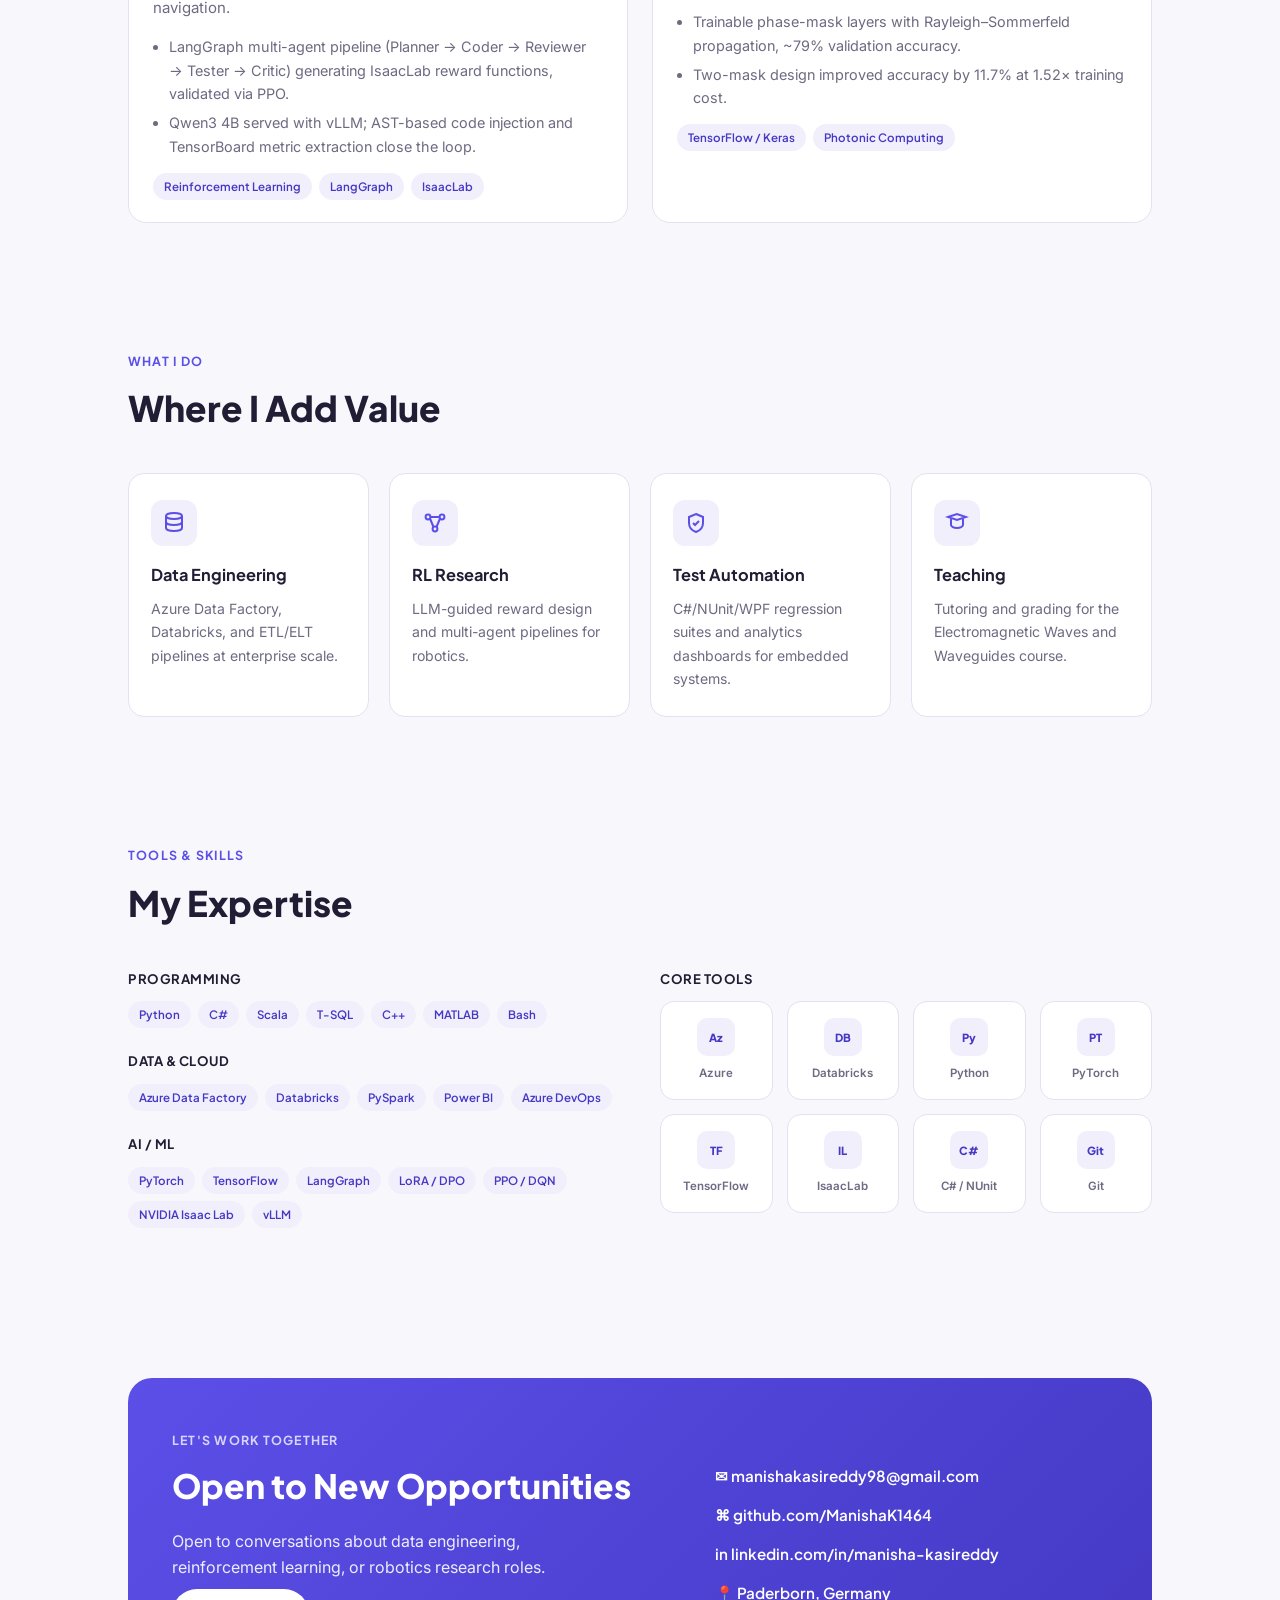
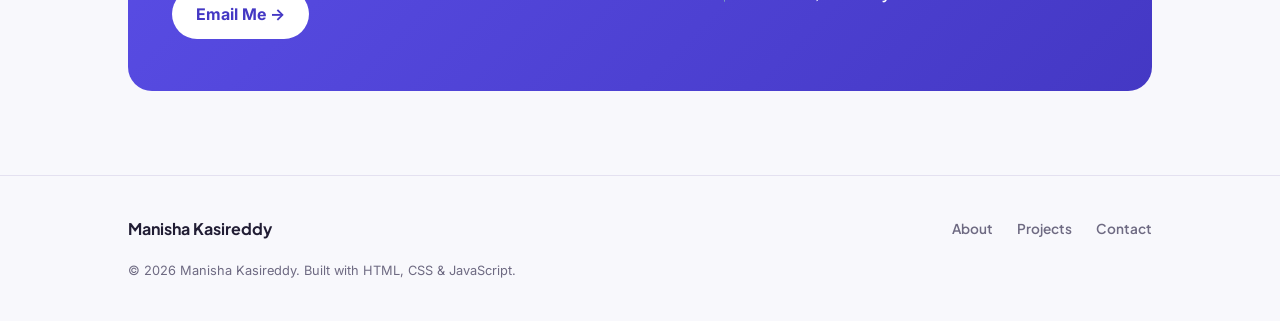
==== commit 862b0d7a: "image" ====
--- a/index.html
+++ b/index.html
@@ -52,7 +52,7 @@
 
       <div class="portrait-col">
         <div class="portrait-wrap">
-          <img id="portrait-img" src="profile.jpeg" alt="Manisha Kasireddy">
+          <img id="portrait-img" src="portfolio_manisha\profile.jpeg" alt="Manisha Kasireddy">
         </div>
         <div class="float-card fc-1">
           <span class="fc-title">LRS-Nav</span>
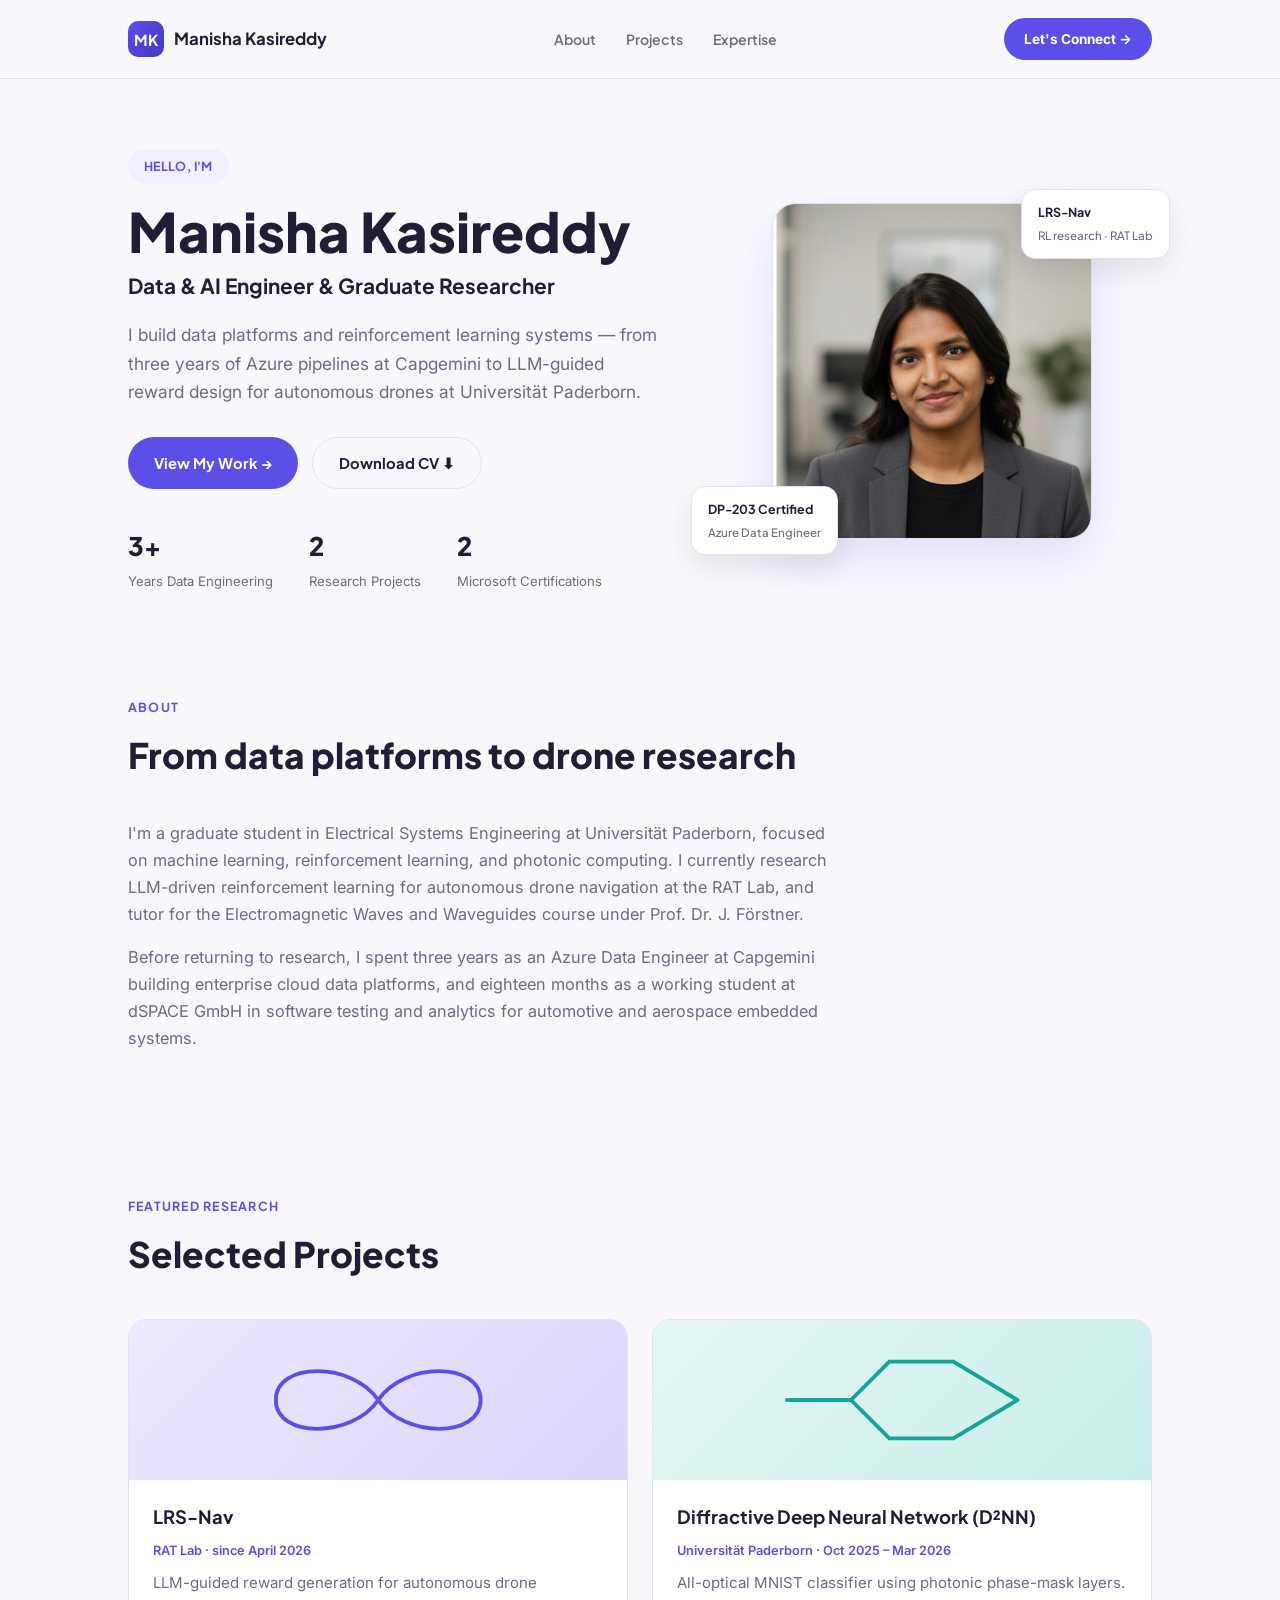
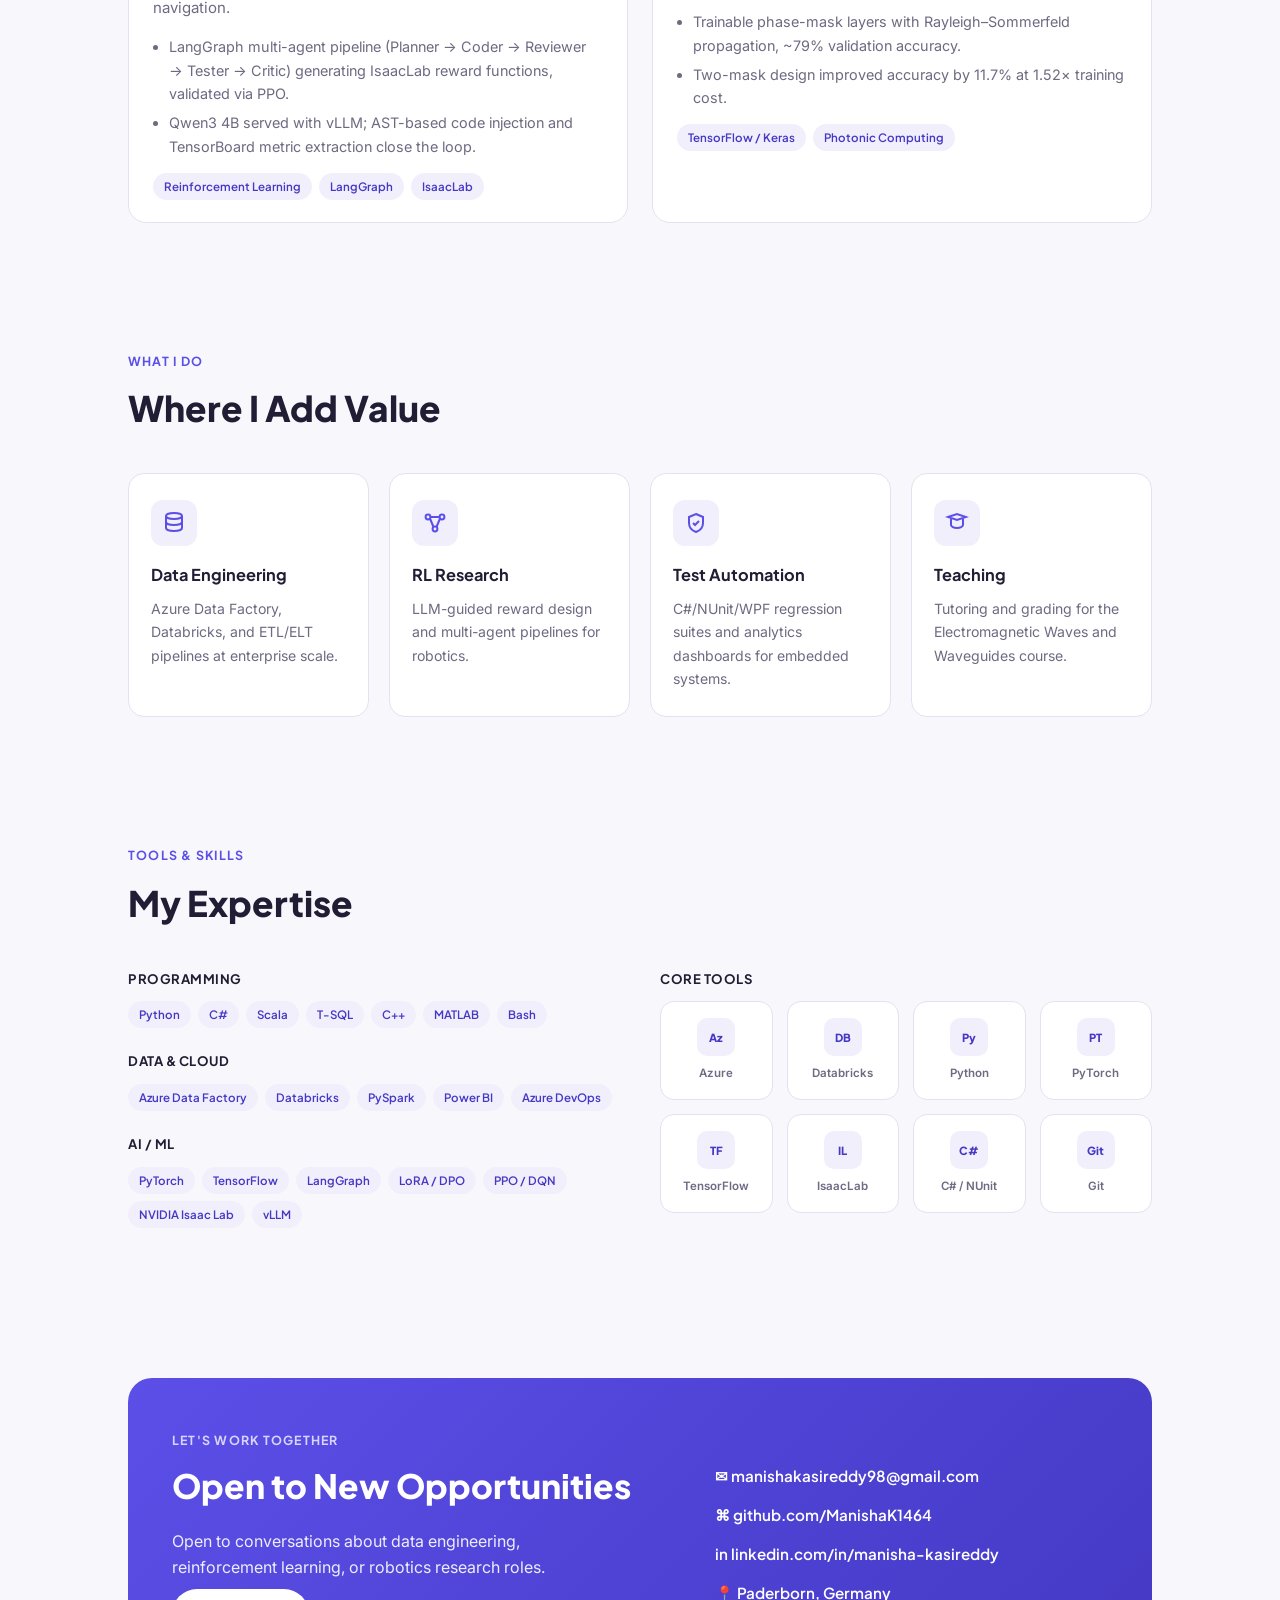
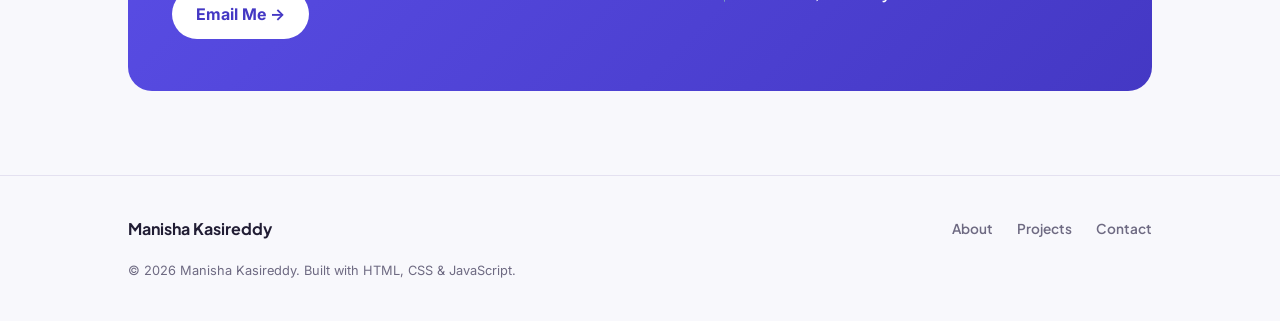
==== commit 9a331d6e: "shdxfvx" ====
--- a/index.html
+++ b/index.html
@@ -52,7 +52,7 @@
 
       <div class="portrait-col">
         <div class="portrait-wrap">
-          <img id="portrait-img" src="portfolio_manisha\profile.jpeg" alt="Manisha Kasireddy">
+          <img id="portrait-img" src="profile.jpeg" alt="Manisha Kasireddy" data-tried="0">
         </div>
         <div class="float-card fc-1">
           <span class="fc-title">LRS-Nav</span>
